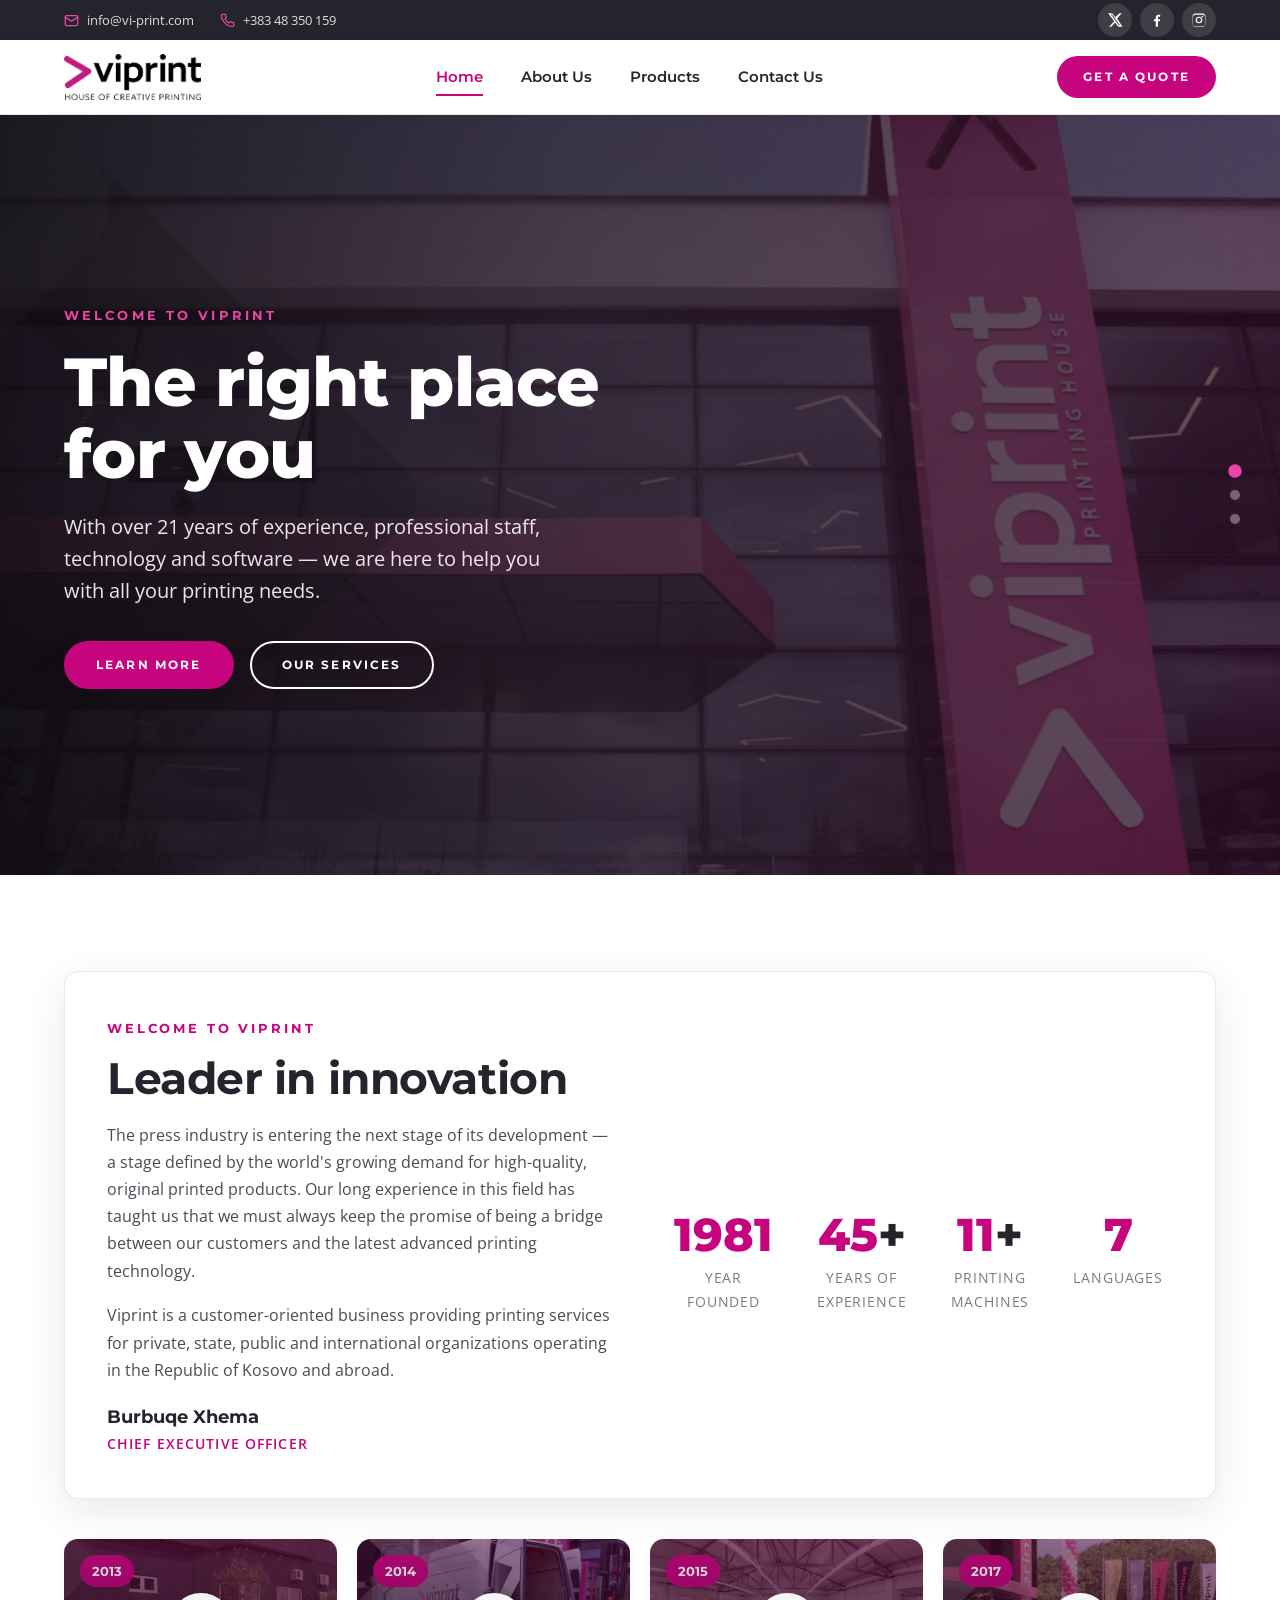
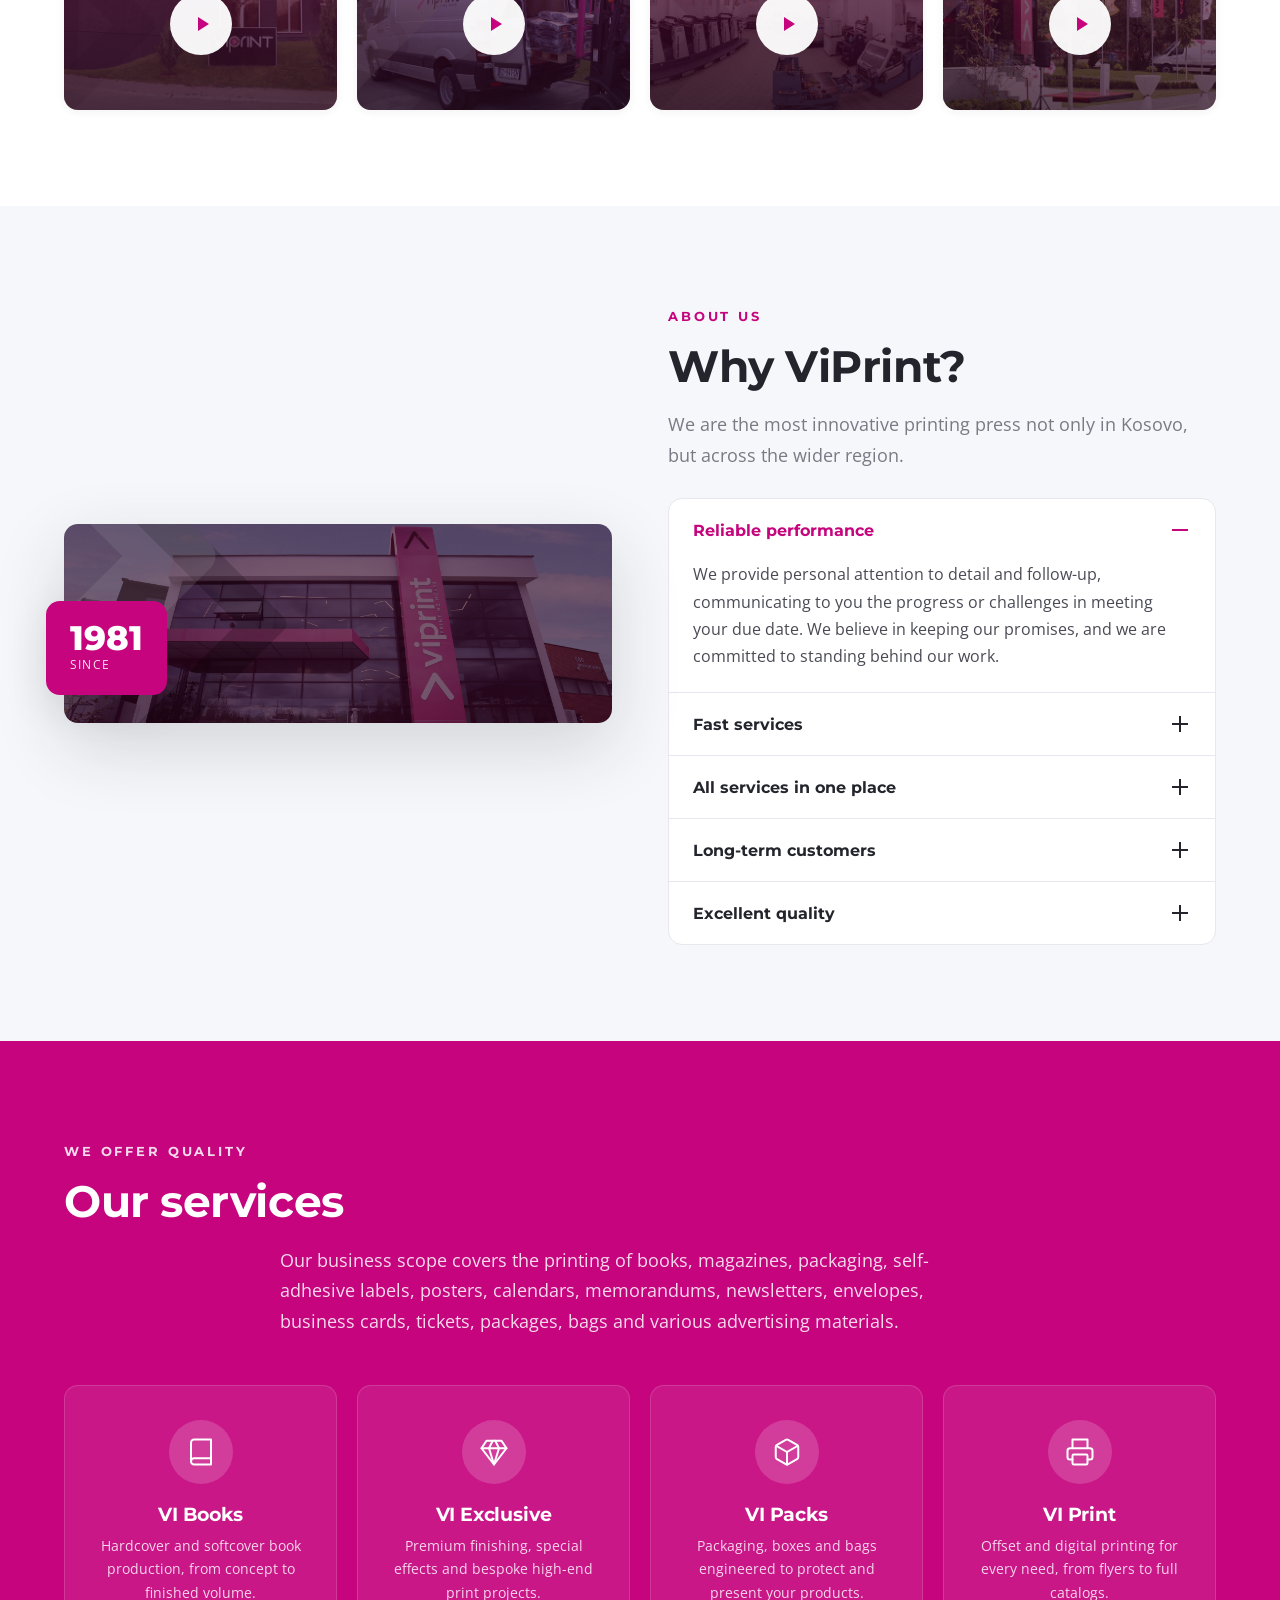
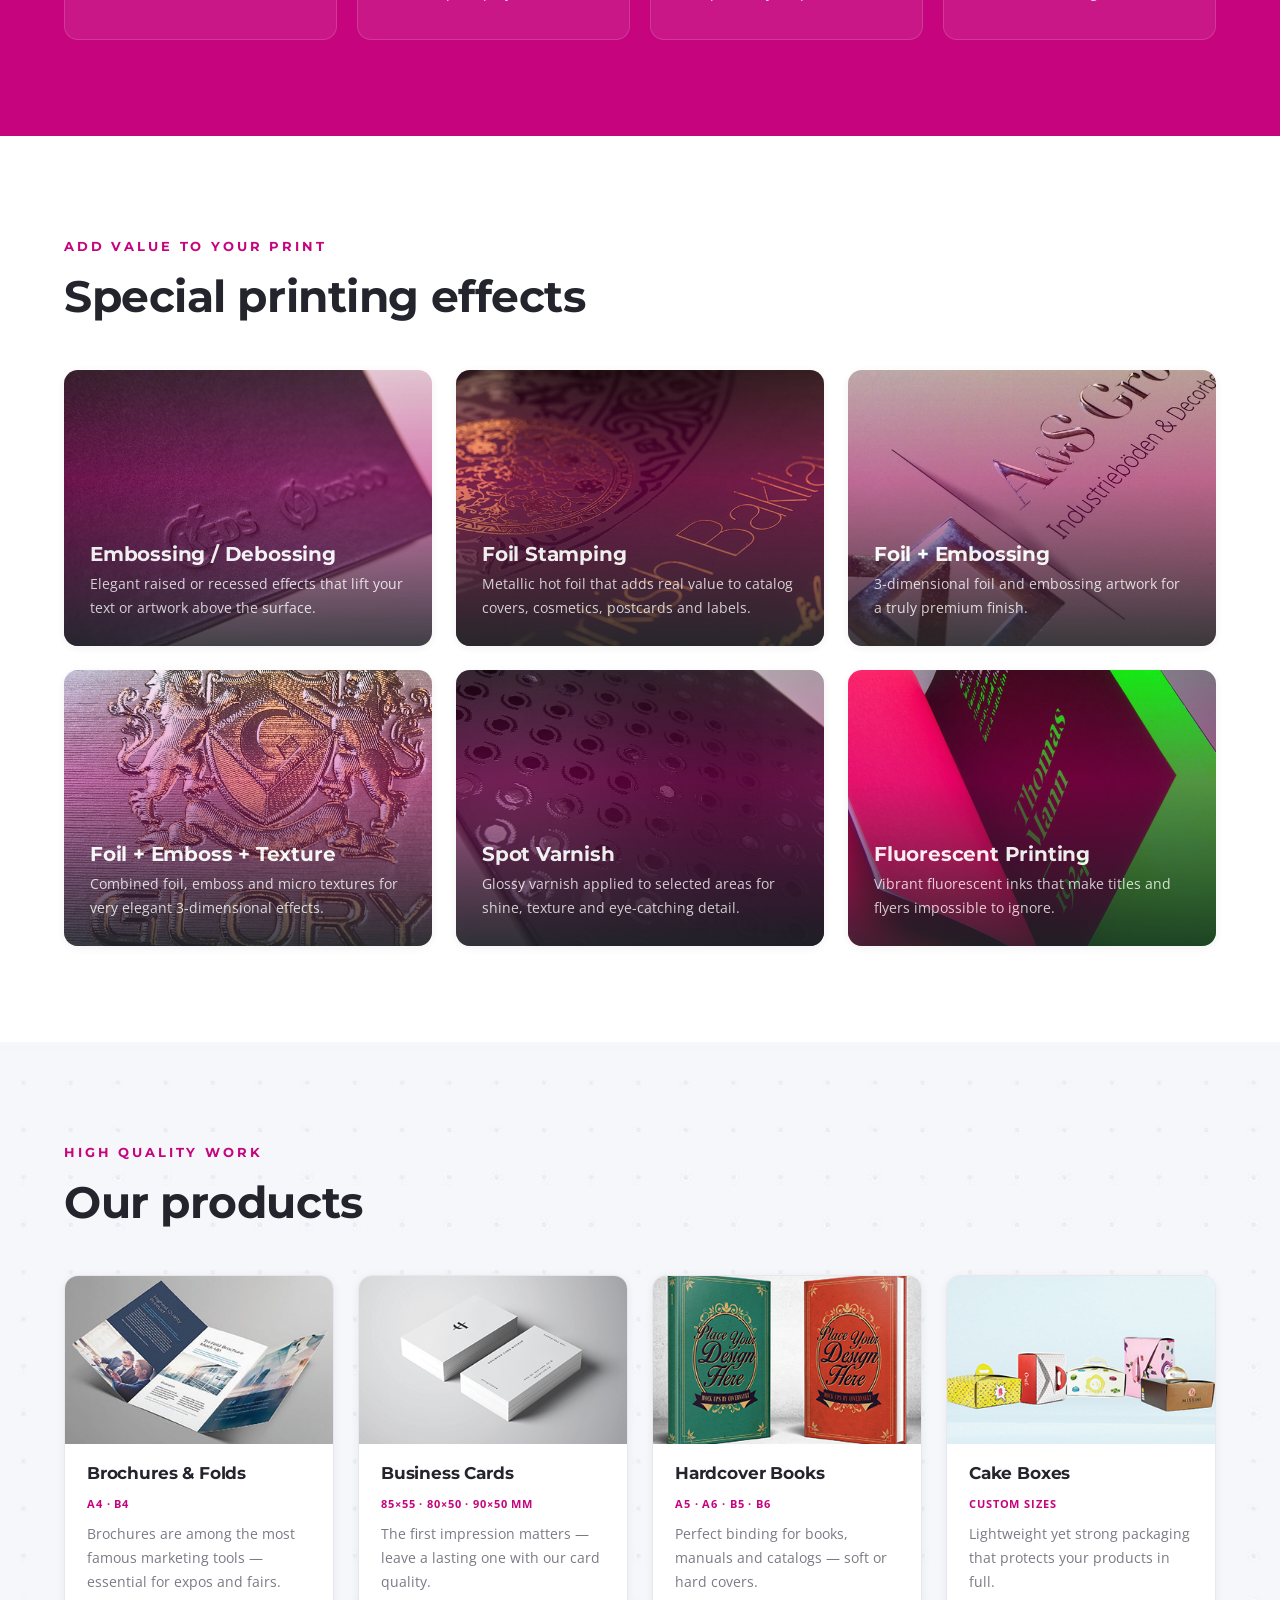
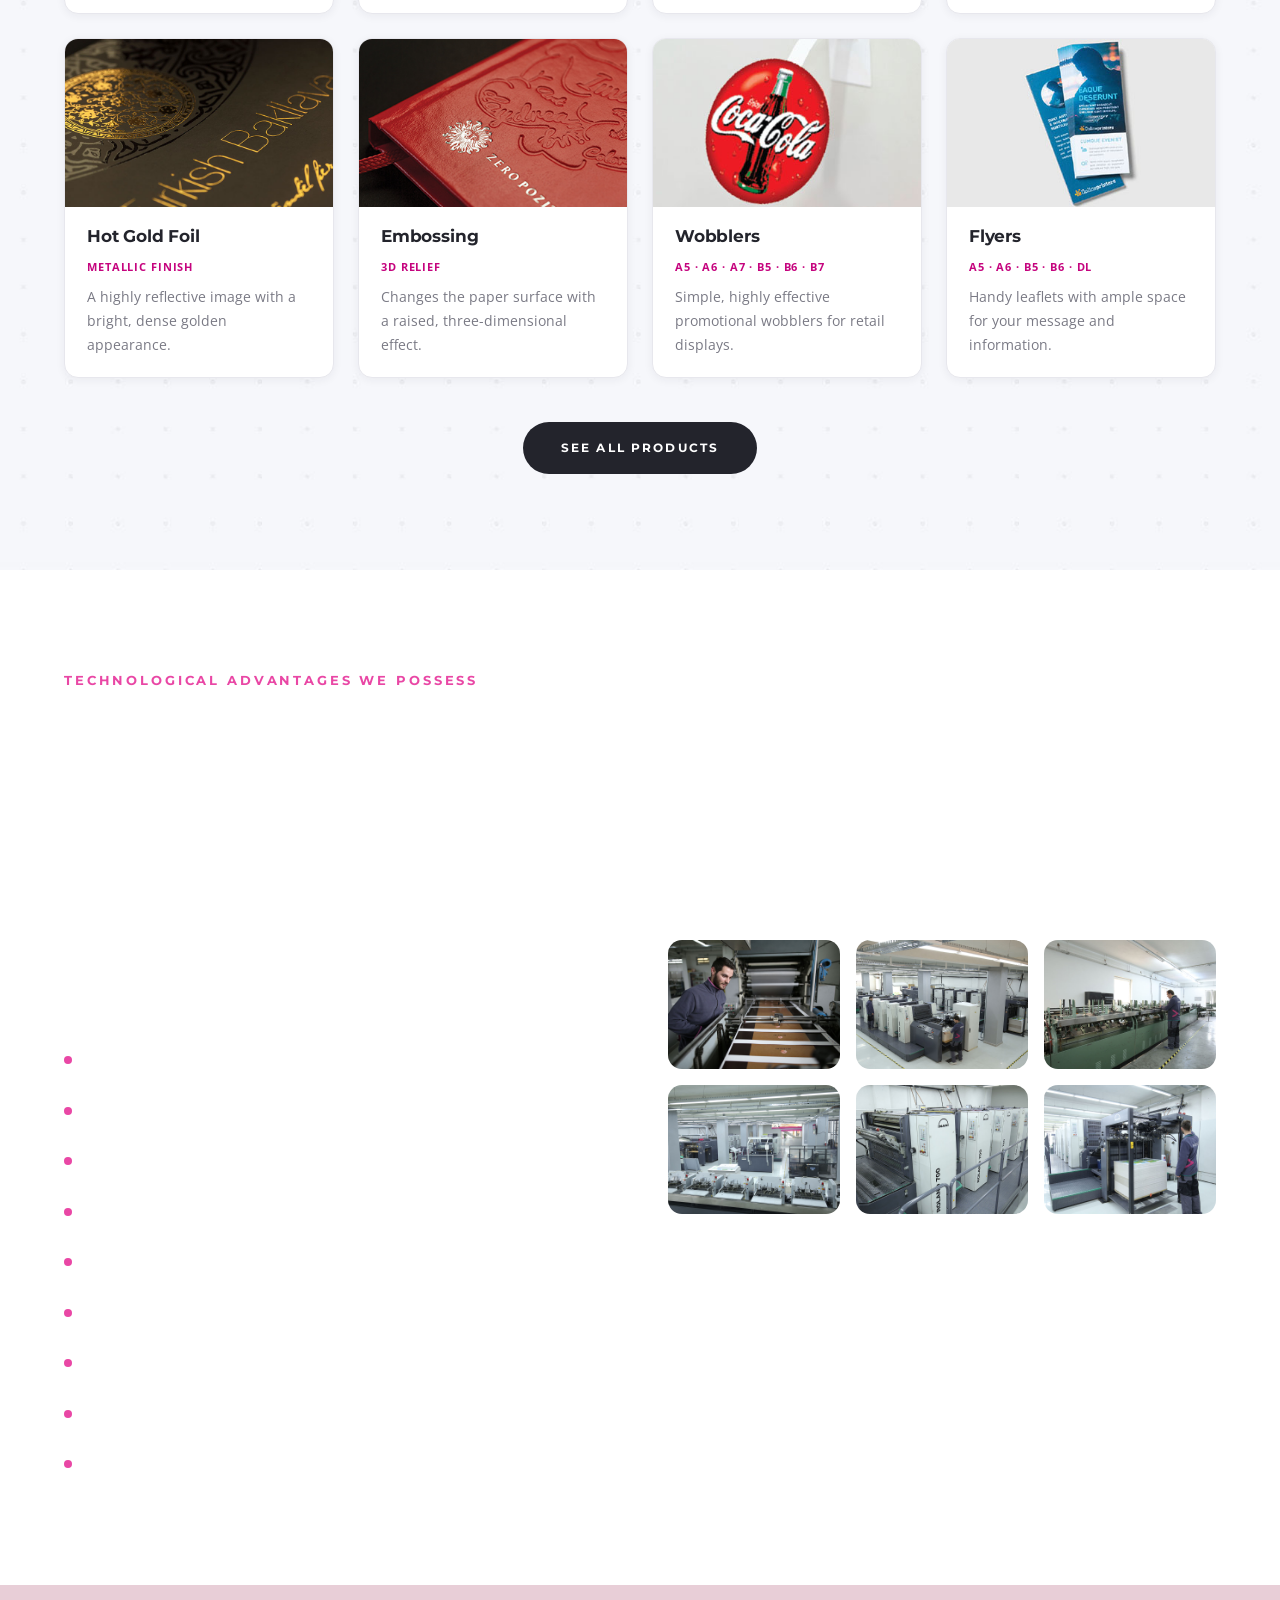
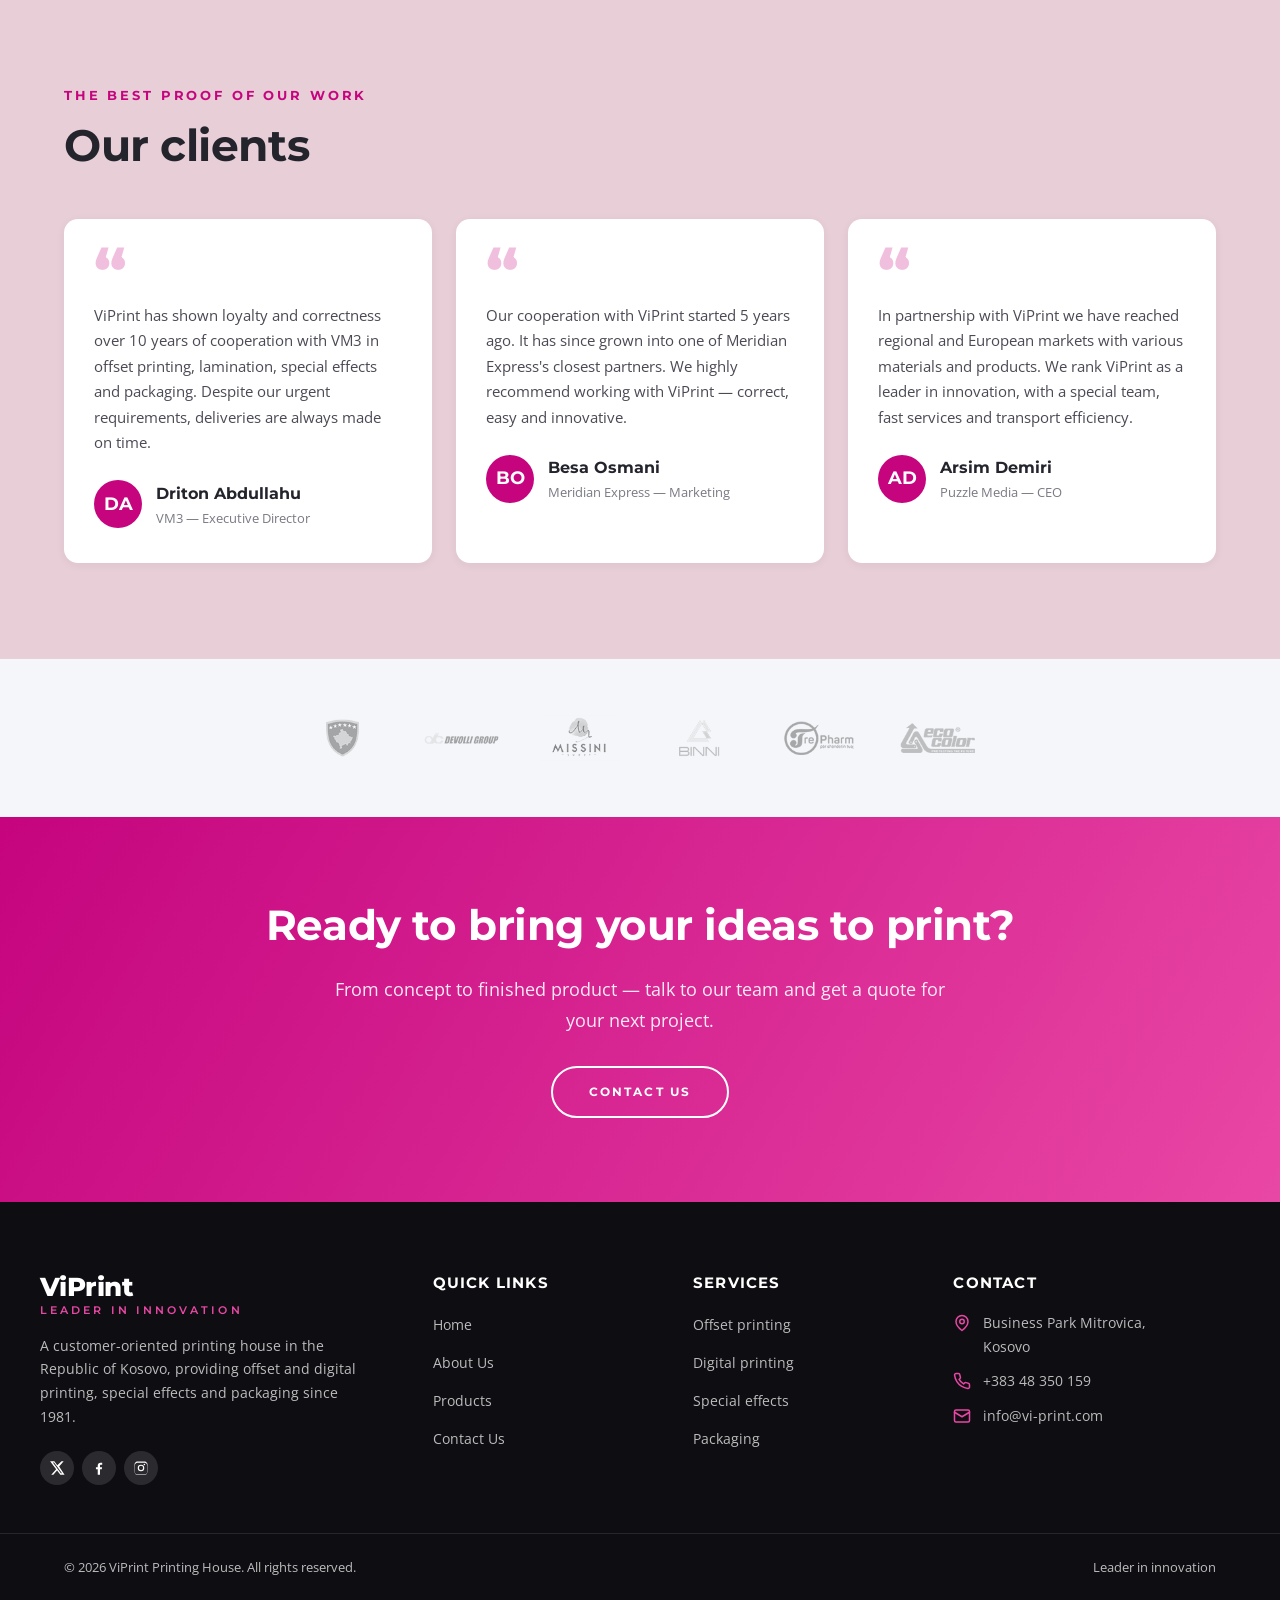
==== index.html @ cc1f87f1 "commit1" ====
<!DOCTYPE html>
<html lang="en">
<head>
  <meta charset="UTF-8" />
  <meta name="viewport" content="width=device-width, initial-scale=1.0" />
  <title>ViPrint — Leader in Innovation | Printing House in Kosovo</title>
  <meta name="description" content="ViPrint is the leading printing house in Kosovo and the region — offset printing, digital printing, special effects, packaging and more since 1981." />
  <link rel="preconnect" href="https://fonts.googleapis.com" />
  <link rel="preconnect" href="https://fonts.gstatic.com" crossorigin />
  <link href="https://fonts.googleapis.com/css2?family=Montserrat:wght@500;600;700;800&family=Open+Sans:wght@400;600;700&display=swap" rel="stylesheet" />
  <link rel="stylesheet" href="css/style.css" />
</head>
<body>

  <!-- ============================ HEADER ============================ -->
  <header class="site-header">
    <div class="topbar">
      <div class="container topbar-inner">
        <div class="topbar-contact">
          <a href="mailto:info@vi-print.com">
            <svg viewBox="0 0 24 24" fill="none" stroke-width="2" stroke-linecap="round" stroke-linejoin="round"><rect x="2" y="4" width="20" height="16" rx="2"/><path d="m22 7-10 6L2 7"/></svg>
            <span class="hide-sm">info@vi-print.com</span>
          </a>
          <a href="tel:+38348350159">
            <svg viewBox="0 0 24 24" fill="none" stroke-width="2" stroke-linecap="round" stroke-linejoin="round"><path d="M22 16.92v3a2 2 0 0 1-2.18 2 19.79 19.79 0 0 1-8.63-3.07 19.5 19.5 0 0 1-6-6 19.79 19.79 0 0 1-3.07-8.67A2 2 0 0 1 4.11 2h3a2 2 0 0 1 2 1.72 12.84 12.84 0 0 0 .7 2.81 2 2 0 0 1-.45 2.11L8.09 9.91a16 16 0 0 0 6 6l1.27-1.27a2 2 0 0 1 2.11-.45 12.84 12.84 0 0 0 2.81.7A2 2 0 0 1 22 16.92z"/></svg>
            <span class="hide-sm">+383 48 350 159</span>
          </a>
        </div>
        <div class="social topbar-social">
          <a href="https://twitter.com/viprintks" target="_blank" rel="noopener" aria-label="Twitter"><svg viewBox="0 0 24 24"><path d="M18.9 2H22l-6.8 7.8L23.3 22h-6.3l-4.9-6.4L6.5 22H3.4l7.3-8.3L1.6 2h6.4l4.4 5.9L18.9 2zm-1.1 18h1.7L7.6 3.9H5.8L17.8 20z"/></svg></a>
          <a href="https://web.facebook.com/viprintks/" target="_blank" rel="noopener" aria-label="Facebook"><svg viewBox="0 0 24 24"><path d="M13.5 22v-8h2.7l.4-3.2h-3.1V8.7c0-.9.3-1.6 1.6-1.6h1.7V4.2c-.3 0-1.3-.1-2.5-.1-2.5 0-4.2 1.5-4.2 4.3v2.4H7.4V14h2.7v8h3.4z"/></svg></a>
          <a href="https://www.instagram.com/viprintks/" target="_blank" rel="noopener" aria-label="Instagram"><svg viewBox="0 0 24 24"><path d="M12 2.2c3.2 0 3.6 0 4.8.1 1.2.1 1.8.2 2.2.4.6.2 1 .5 1.4.9.4.4.7.8.9 1.4.2.4.4 1 .4 2.2.1 1.2.1 1.6.1 4.8s0 3.6-.1 4.8c-.1 1.2-.2 1.8-.4 2.2-.2.6-.5 1-.9 1.4-.4.4-.8.7-1.4.9-.4.2-1 .4-2.2.4-1.2.1-1.6.1-4.8.1s-3.6 0-4.8-.1c-1.2-.1-1.8-.2-2.2-.4-.6-.2-1-.5-1.4-.9-.4-.4-.7-.8-.9-1.4-.2-.4-.4-1-.4-2.2C2.2 15.6 2.2 15.2 2.2 12s0-3.6.1-4.8c.1-1.2.2-1.8.4-2.2.2-.6.5-1 .9-1.4.4-.4.8-.7 1.4-.9.4-.2 1-.4 2.2-.4C8.4 2.2 8.8 2.2 12 2.2zm0 1.8c-3.1 0-3.5 0-4.7.1-1.1.1-1.7.2-2.1.4-.5.2-.9.4-1.2.8-.4.4-.6.7-.8 1.2-.2.4-.3 1-.4 2.1-.1 1.2-.1 1.6-.1 4.7s0 3.5.1 4.7c.1 1.1.2 1.7.4 2.1.2.5.4.9.8 1.2.4.4.7.6 1.2.8.4.2 1 .3 2.1.4 1.2.1 1.6.1 4.7.1s3.5 0 4.7-.1c1.1-.1 1.7-.2 2.1-.4.5-.2.9-.4 1.2-.8.4-.4.6-.7.8-1.2.2-.4.3-1 .4-2.1.1-1.2.1-1.6.1-4.7s0-3.5-.1-4.7c-.1-1.1-.2-1.7-.4-2.1-.2-.5-.4-.9-.8-1.2-.4-.4-.7-.6-1.2-.8-.4-.2-1-.3-2.1-.4-1.2-.1-1.6-.1-4.7-.1zm0 3.1a4.9 4.9 0 1 1 0 9.8 4.9 4.9 0 0 1 0-9.8zm0 8.1a3.2 3.2 0 1 0 0-6.4 3.2 3.2 0 0 0 0 6.4zm6.2-8.3a1.1 1.1 0 1 1-2.3 0 1.1 1.1 0 0 1 2.3 0z"/></svg></a>
        </div>
      </div>
    </div>
    <div class="mainbar">
      <div class="container mainbar-inner">
        <a class="brand" href="index.html"><img src="assets/Logo_Black-1.png" alt="ViPrint — Leader in innovation" /></a>
        <nav class="nav" id="nav">
          <a href="index.html">Home</a>
          <a href="about.html">About Us</a>
          <a href="products.html">Products</a>
          <a href="contact.html">Contact Us</a>
        </nav>
        <a href="contact.html" class="btn btn-primary header-cta">Get a Quote</a>
        <button class="nav-toggle" id="navToggle" aria-label="Menu"><span></span><span></span><span></span></button>
      </div>
    </div>
  </header>

  <!-- ============================ HERO ============================ -->
  <section class="hero" aria-label="Hero">
    <div class="hero-slide active">
      <div class="bg" style="background-image:url('assets/slide-1.jpg')"></div>
      <div class="container hero-content">
        <div class="hero-inner">
          <span class="kicker">Welcome to ViPrint</span>
          <h1 class="hero-title">The right place for you</h1>
          <p class="hero-sub">With over 21 years of experience, professional staff, technology and software — we are here to help you with all your printing needs.</p>
          <div class="hero-actions">
            <a href="about.html" class="btn btn-primary">Learn more</a>
            <a href="about.html#services" class="btn btn-outline">Our services</a>
          </div>
        </div>
      </div>
    </div>
    <div class="hero-slide">
      <div class="bg" style="background-image:url('assets/slide-2.jpg')"></div>
      <div class="container hero-content">
        <div class="hero-inner">
          <span class="kicker">Printing services</span>
          <h1 class="hero-title">All printing services</h1>
          <p class="hero-sub">We specialize in offset printing and digital printing services that cover every one of your needs.</p>
          <div class="hero-actions">
            <a href="about.html" class="btn btn-primary">Learn more</a>
            <a href="about.html#machinery" class="btn btn-outline">Machinery</a>
          </div>
        </div>
      </div>
    </div>
    <div class="hero-slide">
      <div class="bg" style="background-image:url('assets/slide-3.jpg')"></div>
      <div class="container hero-content">
        <div class="hero-inner">
          <span class="kicker">Special effects</span>
          <h1 class="hero-title">Special printing effects</h1>
          <p class="hero-sub">Make sure your business cards, flyers and all other office supplies have the professional look you need for success.</p>
          <div class="hero-actions">
            <a href="products.html" class="btn btn-primary">Learn more</a>
            <a href="products.html" class="btn btn-outline">Our products</a>
          </div>
        </div>
      </div>
    </div>
    <div class="hero-dots" role="tablist" aria-label="Slides"></div>
  </section>

  <!-- ============================ INTRO / WELCOME ============================ -->
  <section class="section">
    <div class="container">
      <div class="intro-card reveal">
        <div class="split" style="gap:48px">
          <div>
            <span class="eyebrow">Welcome to ViPrint</span>
            <h2 class="section-title">Leader in innovation</h2>
            <p>The press industry is entering the next stage of its development — a stage defined by the world's growing demand for high-quality, original printed products. Our long experience in this field has taught us that we must always keep the promise of being a bridge between our customers and the latest advanced printing technology.</p>
            <p>Viprint is a customer-oriented business providing printing services for private, state, public and international organizations operating in the Republic of Kosovo and abroad.</p>
            <div class="ceo">
              <div class="name">Burbuqe Xhema</div>
              <div class="role">Chief Executive Officer</div>
            </div>
          </div>
          <div>
            <div class="stats">
              <div class="stat">
                <div class="num">1981</div>
                <div class="label">Year founded</div>
              </div>
              <div class="stat">
                <div class="num">45<span class="suffix">+</span></div>
                <div class="label">Years of experience</div>
              </div>
              <div class="stat">
                <div class="num">11<span class="suffix">+</span></div>
                <div class="label">Printing machines</div>
              </div>
              <div class="stat">
                <div class="num">7</div>
                <div class="label">Languages</div>
              </div>
            </div>
          </div>
        </div>
      </div>

      <div class="video-grid">
        <a class="video-card reveal" href="https://www.youtube.com/embed/PHViWbYY6yo" target="_blank" rel="noopener">
          <span class="year">2013</span>
          <img src="assets/video-cover-2013.jpg" alt="ViPrint 2013 showreel" />
          <span class="play"><span><svg viewBox="0 0 24 24"><path d="M8 5v14l11-7z"/></svg></span></span>
        </a>
        <a class="video-card reveal" data-delay="1" href="https://www.youtube.com/embed/uRYM4wLp5lc" target="_blank" rel="noopener">
          <span class="year">2014</span>
          <img src="assets/video-cover-2014.jpg" alt="ViPrint 2014 showreel" />
          <span class="play"><span><svg viewBox="0 0 24 24"><path d="M8 5v14l11-7z"/></svg></span></span>
        </a>
        <a class="video-card reveal" data-delay="2" href="https://www.youtube.com/embed/Z9H-w3YmGgg" target="_blank" rel="noopener">
          <span class="year">2015</span>
          <img src="assets/video-cover-2015.jpg" alt="ViPrint 2015 showreel" />
          <span class="play"><span><svg viewBox="0 0 24 24"><path d="M8 5v14l11-7z"/></svg></span></span>
        </a>
        <a class="video-card reveal" data-delay="3" href="https://www.youtube.com/embed/pUhN_nI8fGs" target="_blank" rel="noopener">
          <span class="year">2017</span>
          <img src="assets/video-cover-2017.jpg" alt="ViPrint 2017 showreel" />
          <span class="play"><span><svg viewBox="0 0 24 24"><path d="M8 5v14l11-7z"/></svg></span></span>
        </a>
      </div>
    </div>
  </section>

  <!-- ============================ ABOUT TEASER ============================ -->
  <section class="section section--tinted">
    <div class="container">
      <div class="split">
        <div class="split-media reveal">
          <img src="assets/slide-1.jpg" alt="ViPrint printing press" />
          <div class="badge">
            <div class="big">1981</div>
            <div class="small">Since</div>
          </div>
        </div>
        <div class="reveal" data-delay="1">
          <span class="eyebrow">About us</span>
          <h2 class="section-title">Why ViPrint?</h2>
          <p class="section-lead" style="margin-bottom:28px">We are the most innovative printing press not only in Kosovo, but across the wider region.</p>
          <div class="accordion">
            <div class="acc-item">
              <button class="acc-head" type="button">Reliable performance<span class="acc-icon"></span></button>
              <div class="acc-body"><div class="acc-body-inner"><p>We provide personal attention to detail and follow-up, communicating to you the progress or challenges in meeting your due date. We believe in keeping our promises, and we are committed to standing behind our work.</p></div></div>
            </div>
            <div class="acc-item">
              <button class="acc-head" type="button">Fast services<span class="acc-icon"></span></button>
              <div class="acc-body"><div class="acc-body-inner"><p>Realizing how important deadlines are to our customers, we never take on jobs unless we are sure we can complete them on time. We value your time, and offer your business the convenience of pickup and delivery.</p></div></div>
            </div>
            <div class="acc-item">
              <button class="acc-head" type="button">All services in one place<span class="acc-icon"></span></button>
              <div class="acc-body"><div class="acc-body-inner"><p>Would you like to deal with just one printing house that meets all your needs? From filming, printing, lamination and die cutting to special effects and much more — you'll find every service at ViPrint.</p></div></div>
            </div>
            <div class="acc-item">
              <button class="acc-head" type="button">Long-term customers<span class="acc-icon"></span></button>
              <div class="acc-body"><div class="acc-body-inner"><p>ViPrint is intended to serve as your long-term partner — supporting and meeting your needs through a wide range of products designed specifically for you.</p></div></div>
            </div>
            <div class="acc-item">
              <button class="acc-head" type="button">Excellent quality<span class="acc-icon"></span></button>
              <div class="acc-body"><div class="acc-body-inner"><p>From simple one- or two-color jobs to high-end full-color commercial offset printing, our quality is exceptional. We have the knowledge and experience to complete your projects correctly — the first time.</p></div></div>
            </div>
          </div>
        </div>
      </div>
    </div>
  </section>

  <!-- ============================ SERVICES ============================ -->
  <section class="services-band section" id="services">
    <div class="container">
      <div class="section-head center reveal">
        <span class="eyebrow">We offer quality</span>
        <h2 class="section-title">Our services</h2>
        <p class="section-lead" style="color:rgba(255,255,255,.85)">Our business scope covers the printing of books, magazines, packaging, self-adhesive labels, posters, calendars, memorandums, newsletters, envelopes, business cards, tickets, packages, bags and various advertising materials.</p>
      </div>
      <div class="services-grid">
        <div class="service-tile reveal">
          <div class="icon"><svg viewBox="0 0 24 24" fill="none" stroke-width="1.6" stroke-linecap="round" stroke-linejoin="round"><path d="M4 19.5A2.5 2.5 0 0 1 6.5 17H20"/><path d="M6.5 2H20v20H6.5A2.5 2.5 0 0 1 4 19.5v-15A2.5 2.5 0 0 1 6.5 2z"/></svg></div>
          <h3>VI Books</h3>
          <p>Hardcover and softcover book production, from concept to finished volume.</p>
        </div>
        <div class="service-tile reveal" data-delay="1">
          <div class="icon"><svg viewBox="0 0 24 24" fill="none" stroke-width="1.6" stroke-linecap="round" stroke-linejoin="round"><path d="M6 3h12l4 6-10 13L2 9z"/><path d="M11 3 8 9l4 13 4-13-3-6"/><path d="M2 9h20"/></svg></div>
          <h3>VI Exclusive</h3>
          <p>Premium finishing, special effects and bespoke high-end print projects.</p>
        </div>
        <div class="service-tile reveal" data-delay="2">
          <div class="icon"><svg viewBox="0 0 24 24" fill="none" stroke-width="1.6" stroke-linecap="round" stroke-linejoin="round"><path d="M21 8a2 2 0 0 0-1-1.73l-7-4a2 2 0 0 0-2 0l-7 4A2 2 0 0 0 3 8v8a2 2 0 0 0 1 1.73l7 4a2 2 0 0 0 2 0l7-4A2 2 0 0 0 21 16z"/><path d="m3.3 7 8.7 5 8.7-5"/><path d="M12 22V12"/></svg></div>
          <h3>VI Packs</h3>
          <p>Packaging, boxes and bags engineered to protect and present your products.</p>
        </div>
        <div class="service-tile reveal" data-delay="3">
          <div class="icon"><svg viewBox="0 0 24 24" fill="none" stroke-width="1.6" stroke-linecap="round" stroke-linejoin="round"><path d="M6 9V2h12v7"/><path d="M6 18H4a2 2 0 0 1-2-2v-5a2 2 0 0 1 2-2h16a2 2 0 0 1 2 2v5a2 2 0 0 1-2 2h-2"/><rect x="6" y="14" width="12" height="8" rx="1"/></svg></div>
          <h3>VI Print</h3>
          <p>Offset and digital printing for every need, from flyers to full catalogs.</p>
        </div>
      </div>
    </div>
  </section>

  <!-- ============================ SPECIAL EFFECTS ============================ -->
  <section class="section">
    <div class="container">
      <div class="section-head center reveal">
        <span class="eyebrow">Add value to your print</span>
        <h2 class="section-title">Special printing effects</h2>
      </div>
      <div class="effects-grid">
        <div class="effect-card reveal">
          <img src="assets/emboss-effect.jpg" alt="Embossing / debossing effect" />
          <div class="overlay"><h3>Embossing / Debossing</h3><p>Elegant raised or recessed effects that lift your text or artwork above the surface.</p></div>
        </div>
        <div class="effect-card reveal" data-delay="1">
          <img src="assets/foil-stamping-effect.jpg" alt="Hot foil stamping" />
          <div class="overlay"><h3>Foil Stamping</h3><p>Metallic hot foil that adds real value to catalog covers, cosmetics, postcards and labels.</p></div>
        </div>
        <div class="effect-card reveal" data-delay="2">
          <img src="assets/emboss-foil-effect.jpg" alt="Foil and embossing combination" />
          <div class="overlay"><h3>Foil + Embossing</h3><p>3-dimensional foil and embossing artwork for a truly premium finish.</p></div>
        </div>
        <div class="effect-card reveal">
          <img src="assets/emboss-foil-texture-effect.jpg" alt="Foil, emboss and texture" />
          <div class="overlay"><h3>Foil + Emboss + Texture</h3><p>Combined foil, emboss and micro textures for very elegant 3-dimensional effects.</p></div>
        </div>
        <div class="effect-card reveal" data-delay="1">
          <img src="assets/spot-varnish-effect.jpg" alt="Spot varnish" />
          <div class="overlay"><h3>Spot Varnish</h3><p>Glossy varnish applied to selected areas for shine, texture and eye-catching detail.</p></div>
        </div>
        <div class="effect-card reveal" data-delay="2">
          <img src="assets/flourescent-printing-effect.jpg" alt="Fluorescent printing" />
          <div class="overlay"><h3>Fluorescent Printing</h3><p>Vibrant fluorescent inks that make titles and flyers impossible to ignore.</p></div>
        </div>
      </div>
    </div>
  </section>

  <!-- ============================ PRODUCTS ============================ -->
  <section class="section section--tinted" style="background-image:url('assets/products_bg.jpg');background-size:cover;background-position:center">
    <div class="container">
      <div class="section-head center reveal">
        <span class="eyebrow">High quality work</span>
        <h2 class="section-title">Our products</h2>
      </div>
      <div class="products-grid">
        <div class="product-card reveal">
          <div class="thumb"><img src="assets/product-02.jpg" alt="Folded brochures" /></div>
          <div class="body"><h3>Brochures &amp; Folds</h3><span class="format">A4 · B4</span><p>Brochures are among the most famous marketing tools — essential for expos and fairs.</p></div>
        </div>
        <div class="product-card reveal" data-delay="1">
          <div class="thumb"><img src="assets/product-19.jpg" alt="Business cards" /></div>
          <div class="body"><h3>Business Cards</h3><span class="format">85×55 · 80×50 · 90×50 mm</span><p>The first impression matters — leave a lasting one with our card quality.</p></div>
        </div>
        <div class="product-card reveal" data-delay="2">
          <div class="thumb"><img src="assets/product-39.jpg" alt="Hardcover books" /></div>
          <div class="body"><h3>Hardcover Books</h3><span class="format">A5 · A6 · B5 · B6</span><p>Perfect binding for books, manuals and catalogs — soft or hard covers.</p></div>
        </div>
        <div class="product-card reveal" data-delay="3">
          <div class="thumb"><img src="assets/product-46.jpg" alt="Cake boxes" /></div>
          <div class="body"><h3>Cake Boxes</h3><span class="format">Custom sizes</span><p>Lightweight yet strong packaging that protects your products in full.</p></div>
        </div>
        <div class="product-card reveal">
          <div class="thumb"><img src="assets/foil-stamping-effect.jpg" alt="Hot gold foil" /></div>
          <div class="body"><h3>Hot Gold Foil</h3><span class="format">Metallic finish</span><p>A highly reflective image with a bright, dense golden appearance.</p></div>
        </div>
        <div class="product-card reveal" data-delay="1">
          <div class="thumb"><img src="assets/product-63.jpg" alt="Embossing" /></div>
          <div class="body"><h3>Embossing</h3><span class="format">3D relief</span><p>Changes the paper surface with a raised, three-dimensional effect.</p></div>
        </div>
        <div class="product-card reveal" data-delay="2">
          <div class="thumb"><img src="assets/product-01.jpg" alt="Wobblers" /></div>
          <div class="body"><h3>Wobblers</h3><span class="format">A5 · A6 · A7 · B5 · B6 · B7</span><p>Simple, highly effective promotional wobblers for retail displays.</p></div>
        </div>
        <div class="product-card reveal" data-delay="3">
          <div class="thumb"><img src="assets/product-03.jpg" alt="Flyers" /></div>
          <div class="body"><h3>Flyers</h3><span class="format">A5 · A6 · B5 · B6 · DL</span><p>Handy leaflets with ample space for your message and information.</p></div>
        </div>
      </div>
      <div class="text-center" style="margin-top:44px">
        <a href="products.html" class="btn btn-dark btn-lg reveal">See all products</a>
      </div>
    </div>
  </section>

  <!-- ============================ MACHINERY ============================ -->
  <section class="machinery-band section" id="machinery">
    <div class="container">
      <div class="machinery-layout">
        <div class="reveal">
          <span class="eyebrow">Technological advantages we possess</span>
          <h2 class="section-title">Sophisticated machinery</h2>
          <p class="section-lead" style="margin-bottom:28px">Owning the most modern printing machinery gives ViPrint an edge over the competition — an edge you experience the moment you use the product. In December 2016, ViPrint put into service a B1-format (100×70 cm) offset press from the renowned German company Man Roland, together with other paper and cardboard processing machines.</p>
          <ul class="machinery-list">
            <li><span class="dot"></span>Man Roland 305 — five-color B2 offset press</li>
            <li><span class="dot"></span>Man Roland 705 — five-color B1 offset press</li>
            <li><span class="dot"></span>Man Miller TP4 — two-color offset press</li>
            <li><span class="dot"></span>Man Roland 201 — one-color offset press</li>
            <li><span class="dot"></span>Heidelberg GTO — one-color offset press</li>
            <li><span class="dot"></span>Cron-Kodak — computer-to-plate system</li>
            <li><span class="dot"></span>MBO 66 / 54 — paper folding machines</li>
            <li><span class="dot"></span>Miller Martin &amp; Heidelberg ST300 — stitching &amp; cutting</li>
            <li><span class="dot"></span>Horizon — book binding</li>
          </ul>
        </div>
        <div class="machinery-slider reveal" data-delay="1">
          <div class="m-slide"><img src="assets/machinery-01.jpg" alt="ViPrint machinery" /></div>
          <div class="m-slide"><img src="assets/machinery-02.jpg" alt="ViPrint machinery" /></div>
          <div class="m-slide"><img src="assets/machinery-03.jpg" alt="ViPrint machinery" /></div>
          <div class="m-slide"><img src="assets/machinery-04.jpg" alt="ViPrint machinery" /></div>
          <div class="m-slide"><img src="assets/machinery-05.jpg" alt="ViPrint machinery" /></div>
          <div class="m-slide"><img src="assets/machinery-06.jpg" alt="ViPrint machinery" /></div>
        </div>
      </div>
    </div>
  </section>

  <!-- ============================ TESTIMONIALS ============================ -->
  <section class="section testimonials">
    <div class="container">
      <div class="section-head reveal">
        <span class="eyebrow">The best proof of our work</span>
        <h2 class="section-title">Our clients</h2>
      </div>
      <div class="testimonials-grid">
        <div class="testimonial reveal">
          <div class="quote-mark">&ldquo;</div>
          <blockquote>ViPrint has shown loyalty and correctness over 10 years of cooperation with VM3 in offset printing, lamination, special effects and packaging. Despite our urgent requirements, deliveries are always made on time.</blockquote>
          <div class="author">
            <div class="avatar">DA</div>
            <div><div class="name">Driton Abdullahu</div><div class="role">VM3 — Executive Director</div></div>
          </div>
        </div>
        <div class="testimonial reveal" data-delay="1">
          <div class="quote-mark">&ldquo;</div>
          <blockquote>Our cooperation with ViPrint started 5 years ago. It has since grown into one of Meridian Express's closest partners. We highly recommend working with ViPrint — correct, easy and innovative.</blockquote>
          <div class="author">
            <div class="avatar">BO</div>
            <div><div class="name">Besa Osmani</div><div class="role">Meridian Express — Marketing</div></div>
          </div>
        </div>
        <div class="testimonial reveal" data-delay="2">
          <div class="quote-mark">&ldquo;</div>
          <blockquote>In partnership with ViPrint we have reached regional and European markets with various materials and products. We rank ViPrint as a leader in innovation, with a special team, fast services and transport efficiency.</blockquote>
          <div class="author">
            <div class="avatar">AD</div>
            <div><div class="name">Arsim Demiri</div><div class="role">Puzzle Media — CEO</div></div>
          </div>
        </div>
      </div>
    </div>
  </section>

  <!-- ============================ CLIENTS ============================ -->
  <section class="clients-strip">
    <div class="container">
      <div class="clients-grid reveal">
        <img src="assets/01-client.png" alt="Client logo" />
        <img src="assets/02-client.png" alt="Client logo" />
        <img src="assets/03-client.png" alt="Client logo" />
        <img src="assets/04-binni.png" alt="Client logo" />
        <img src="assets/05-client.png" alt="Client logo" />
        <img src="assets/06-client.png" alt="Client logo" />
      </div>
    </div>
  </section>

  <!-- ============================ CTA ============================ -->
  <section class="cta-band">
    <div class="container reveal">
      <h2>Ready to bring your ideas to print?</h2>
      <p>From concept to finished product — talk to our team and get a quote for your next project.</p>
      <a href="contact.html" class="btn btn-outline btn-lg">Contact us</a>
    </div>
  </section>

  <!-- ============================ FOOTER ============================ -->
  <footer class="site-footer">
    <div class="container footer-main">
      <div class="footer-grid">
        <div class="footer-brand">
          <div class="brand-text">ViPrint<span>Leader in innovation</span></div>
          <p>A customer-oriented printing house in the Republic of Kosovo, providing offset and digital printing, special effects and packaging since 1981.</p>
          <div class="social">
            <a href="https://twitter.com/viprintks" target="_blank" rel="noopener" aria-label="Twitter"><svg viewBox="0 0 24 24"><path d="M18.9 2H22l-6.8 7.8L23.3 22h-6.3l-4.9-6.4L6.5 22H3.4l7.3-8.3L1.6 2h6.4l4.4 5.9L18.9 2zm-1.1 18h1.7L7.6 3.9H5.8L17.8 20z"/></svg></a>
            <a href="https://web.facebook.com/viprintks/" target="_blank" rel="noopener" aria-label="Facebook"><svg viewBox="0 0 24 24"><path d="M13.5 22v-8h2.7l.4-3.2h-3.1V8.7c0-.9.3-1.6 1.6-1.6h1.7V4.2c-.3 0-1.3-.1-2.5-.1-2.5 0-4.2 1.5-4.2 4.3v2.4H7.4V14h2.7v8h3.4z"/></svg></a>
            <a href="https://www.instagram.com/viprintks/" target="_blank" rel="noopener" aria-label="Instagram"><svg viewBox="0 0 24 24"><path d="M12 2.2c3.2 0 3.6 0 4.8.1 1.2.1 1.8.2 2.2.4.6.2 1 .5 1.4.9.4.4.7.8.9 1.4.2.4.4 1 .4 2.2.1 1.2.1 1.6.1 4.8s0 3.6-.1 4.8c-.1 1.2-.2 1.8-.4 2.2-.2.6-.5 1-.9 1.4-.4.4-.8.7-1.4.9-.4.2-1 .4-2.2.4-1.2.1-1.6.1-4.8.1s-3.6 0-4.8-.1c-1.2-.1-1.8-.2-2.2-.4-.6-.2-1-.5-1.4-.9-.4-.4-.7-.8-.9-1.4-.2-.4-.4-1-.4-2.2C2.2 15.6 2.2 15.2 2.2 12s0-3.6.1-4.8c.1-1.2.2-1.8.4-2.2.2-.6.5-1 .9-1.4.4-.4.8-.7 1.4-.9.4-.2 1-.4 2.2-.4C8.4 2.2 8.8 2.2 12 2.2zm0 1.8c-3.1 0-3.5 0-4.7.1-1.1.1-1.7.2-2.1.4-.5.2-.9.4-1.2.8-.4.4-.6.7-.8 1.2-.2.4-.3 1-.4 2.1-.1 1.2-.1 1.6-.1 4.7s0 3.5.1 4.7c.1 1.1.2 1.7.4 2.1.2.5.4.9.8 1.2.4.4.7.6 1.2.8.4.2 1 .3 2.1.4 1.2.1 1.6.1 4.7.1s3.5 0 4.7-.1c1.1-.1 1.7-.2 2.1-.4.5-.2.9-.4 1.2-.8.4-.4.6-.7.8-1.2.2-.4.3-1 .4-2.1.1-1.2.1-1.6.1-4.7s0-3.5-.1-4.7c-.1-1.1-.2-1.7-.4-2.1-.2-.5-.4-.9-.8-1.2-.4-.4-.7-.6-1.2-.8-.4-.2-1-.3-2.1-.4-1.2-.1-1.6-.1-4.7-.1zm0 3.1a4.9 4.9 0 1 1 0 9.8 4.9 4.9 0 0 1 0-9.8zm0 8.1a3.2 3.2 0 1 0 0-6.4 3.2 3.2 0 0 0 0 6.4zm6.2-8.3a1.1 1.1 0 1 1-2.3 0 1.1 1.1 0 0 1 2.3 0z"/></svg></a>
          </div>
        </div>
        <div class="footer-col">
          <h4>Quick links</h4>
          <ul>
            <li><a href="index.html">Home</a></li>
            <li><a href="about.html">About Us</a></li>
            <li><a href="products.html">Products</a></li>
            <li><a href="contact.html">Contact Us</a></li>
          </ul>
        </div>
        <div class="footer-col">
          <h4>Services</h4>
          <ul>
            <li><a href="about.html#services">Offset printing</a></li>
            <li><a href="about.html#services">Digital printing</a></li>
            <li><a href="products.html">Special effects</a></li>
            <li><a href="products.html">Packaging</a></li>
          </ul>
        </div>
        <div class="footer-col">
          <h4>Contact</h4>
          <ul class="footer-contact">
            <li><svg viewBox="0 0 24 24" fill="none" stroke-width="2" stroke-linecap="round" stroke-linejoin="round"><path d="M20 10c0 6-8 12-8 12s-8-6-8-12a8 8 0 0 1 16 0z"/><circle cx="12" cy="10" r="3"/></svg><span>Business Park Mitrovica,<br />Kosovo</span></li>
            <li><svg viewBox="0 0 24 24" fill="none" stroke-width="2" stroke-linecap="round" stroke-linejoin="round"><path d="M22 16.92v3a2 2 0 0 1-2.18 2 19.79 19.79 0 0 1-8.63-3.07 19.5 19.5 0 0 1-6-6 19.79 19.79 0 0 1-3.07-8.67A2 2 0 0 1 4.11 2h3a2 2 0 0 1 2 1.72 12.84 12.84 0 0 0 .7 2.81 2 2 0 0 1-.45 2.11L8.09 9.91a16 16 0 0 0 6 6l1.27-1.27a2 2 0 0 1 2.11-.45 12.84 12.84 0 0 0 2.81.7A2 2 0 0 1 22 16.92z"/></svg><a href="tel:+38348350159">+383 48 350 159</a></li>
            <li><svg viewBox="0 0 24 24" fill="none" stroke-width="2" stroke-linecap="round" stroke-linejoin="round"><rect x="2" y="4" width="20" height="16" rx="2"/><path d="m22 7-10 6L2 7"/></svg><a href="mailto:info@vi-print.com">info@vi-print.com</a></li>
          </ul>
        </div>
      </div>
    </div>
    <div class="footer-bottom">
      <div class="container" style="display:flex;align-items:center;justify-content:space-between;flex-wrap:wrap;gap:12px">
        <span>© <span id="year">2026</span> ViPrint Printing House. All rights reserved.</span>
        <span>Leader in innovation</span>
      </div>
    </div>
  </footer>

  <button class="to-top" id="toTop" aria-label="Back to top"><svg viewBox="0 0 24 24" fill="none" stroke-width="2.4" stroke-linecap="round" stroke-linejoin="round"><path d="M12 19V5"/><path d="m5 12 7-7 7 7"/></svg></button>

  <script src="js/main.js"></script>
</body>
</html>
---- css/style.css ----
/* ==========================================================================
   ViPrint — Leader in Innovation
   A modern single-site recreation of vi-print.com
   Brand: magenta #c5047e / accents #e947a5 / ink #23242c
   ========================================================================== */

:root {
  --pink:        #c5047e;
  --pink-dark:   #a5036a;
  --pink-light:  #e947a5;
  --pink-soft:   rgba(197, 4, 126, 0.10);
  --ink:         #23242c;
  --ink-2:       #23252d;
  --near-black:  #0e0e12;
  --blush:       #e8ced7;
  --bg-light:    #f5f7fa;
  --bg-light-2:  #f4f6f9;
  --white:       #ffffff;
  --text:        #4a4a55;
  --muted:       #7a7a85;
  --border:      #e7e7ed;
  --radius:      14px;
  --radius-pill: 40px;
  --shadow-sm:   0 2px 10px rgba(35, 36, 44, 0.06);
  --shadow-md:   0 12px 40px rgba(35, 36, 44, 0.10);
  --shadow-lg:   0 24px 70px rgba(35, 36, 44, 0.16);
  --font-head:   'Montserrat', 'Raleway', -apple-system, 'Segoe UI', sans-serif;
  --font-body:   'Open Sans', -apple-system, 'Segoe UI', sans-serif;
  --header-h:    74px;
}

/* ---------- Reset ---------- */
*, *::before, *::after { box-sizing: border-box; }
html { scroll-behavior: smooth; -webkit-text-size-adjust: 100%; }
body {
  margin: 0;
  font-family: var(--font-body);
  color: var(--text);
  background: var(--white);
  line-height: 1.7;
  font-size: 16px;
  -webkit-font-smoothing: antialiased;
}
img { max-width: 100%; display: block; }
a { color: var(--pink); text-decoration: none; }
a:hover { color: var(--pink-dark); }
h1, h2, h3, h4, h5, h6 {
  font-family: var(--font-head);
  color: var(--ink);
  line-height: 1.15;
  margin: 0 0 .6em;
  font-weight: 700;
  letter-spacing: -0.01em;
}
p { margin: 0 0 1.1em; }
ul { margin: 0; padding: 0; list-style: none; }
button { font-family: inherit; cursor: pointer; }
.container { width: 100%; max-width: 1200px; margin: 0 auto; padding: 0 24px; }
.section { padding: 96px 0; }
.section--tight { padding: 72px 0; }
.section--tinted { background: var(--bg-light); }
.text-center { text-align: center; }

/* ---------- Section headers ---------- */
.eyebrow {
  display: inline-block;
  font-family: var(--font-head);
  font-weight: 700;
  font-size: 13px;
  letter-spacing: 0.22em;
  text-transform: uppercase;
  color: var(--pink);
  margin-bottom: 14px;
}
.section-title { font-size: clamp(30px, 4vw, 44px); margin-bottom: 18px; }
.section-title--light { color: #fff; }
.section-lead { max-width: 720px; font-size: 18px; color: var(--muted); }
.section-lead--light { color: rgba(255,255,255,0.82); }
.section-head { margin-bottom: 48px; }
.section-head.center .section-lead { margin-left: auto; margin-right: auto; }

/* ---------- Buttons ---------- */
.btn {
  display: inline-flex;
  align-items: center;
  gap: 10px;
  font-family: var(--font-head);
  font-weight: 700;
  font-size: 12px;
  letter-spacing: 0.18em;
  text-transform: uppercase;
  padding: 16px 30px;
  border-radius: var(--radius-pill);
  border: 2px solid transparent;
  transition: all .3s ease;
  line-height: 1;
  white-space: nowrap;
}
.btn-primary {
  background: var(--pink);
  color: #fff;
}
.btn-primary:hover { background: var(--pink-dark); color: #fff; transform: translateY(-2px); box-shadow: 0 12px 26px rgba(197,4,126,.35); }
.btn-outline {
  border-color: #fff;
  color: #fff;
}
.btn-outline:hover { background: #fff; color: var(--ink); }
.btn-dark {
  background: var(--ink);
  color: #fff;
}
.btn-dark:hover { background: var(--near-black); color: #fff; transform: translateY(-2px); box-shadow: 0 12px 26px rgba(14,14,18,.25); }
.btn-lg { padding: 18px 36px; }

/* ==========================================================================
   Header
   ========================================================================== */
.site-header { position: relative; z-index: 50; }
.topbar {
  background: var(--ink);
  color: rgba(255,255,255,0.85);
  font-size: 13px;
}
.topbar-inner {
  display: flex;
  align-items: center;
  justify-content: space-between;
  gap: 20px;
  min-height: 40px;
}
.topbar-contact { display: flex; gap: 26px; }
.topbar-contact a {
  color: rgba(255,255,255,0.85);
  display: inline-flex;
  align-items: center;
  gap: 8px;
}
.topbar-contact a:hover { color: #fff; }
.topbar-contact svg { width: 15px; height: 15px; stroke: var(--pink-light); }
.topbar-social { display: flex; gap: 6px; }

.social { display: flex; align-items: center; gap: 8px; }
.social a {
  width: 34px; height: 34px;
  display: inline-flex; align-items: center; justify-content: center;
  border-radius: 50%;
  background: rgba(255,255,255,0.12);
  color: #fff;
  transition: all .25s ease;
}
.social a svg { width: 16px; height: 16px; fill: currentColor; }
.social a:hover { background: var(--pink); color: #fff; transform: translateY(-2px); }
.social--dark a { background: var(--bg-light); color: var(--ink); }
.social--dark a:hover { background: var(--pink); color: #fff; }

.mainbar {
  background: #fff;
  border-bottom: 1px solid var(--border);
  position: sticky;
  top: 0;
  z-index: 60;
  box-shadow: var(--shadow-sm);
}
.mainbar-inner {
  display: flex;
  align-items: center;
  justify-content: space-between;
  gap: 24px;
  height: var(--header-h);
}
.brand { display: flex; align-items: center; }
.brand img { height: 46px; width: auto; }
.brand-text {
  font-family: var(--font-head);
  font-weight: 800;
  font-size: 26px;
  letter-spacing: -0.02em;
  color: #fff;
  line-height: 1;
}
.brand-text span {
  display: block;
  font-size: 11px;
  font-weight: 600;
  letter-spacing: 0.28em;
  text-transform: uppercase;
  color: var(--pink-light);
  margin-top: 5px;
}

.nav { display: flex; align-items: center; gap: 6px; }
.nav a {
  font-family: var(--font-head);
  font-weight: 600;
  font-size: 15px;
  color: var(--ink);
  padding: 10px 16px;
  border-radius: 8px;
  position: relative;
  transition: color .25s ease;
}
.nav a::after {
  content: "";
  position: absolute;
  left: 16px; right: 16px; bottom: 4px;
  height: 2px;
  background: var(--pink);
  transform: scaleX(0);
  transform-origin: left;
  transition: transform .3s ease;
}
.nav a:hover, .nav a.active { color: var(--pink); }
.nav a:hover::after, .nav a.active::after { transform: scaleX(1); }

.header-cta { padding: 13px 24px; }
.nav-toggle {
  display: none;
  background: none;
  border: none;
  width: 44px; height: 44px;
  flex-direction: column;
  align-items: center;
  justify-content: center;
  gap: 5px;
}
.nav-toggle span {
  display: block; width: 24px; height: 2px;
  background: var(--ink); border-radius: 2px;
  transition: all .3s ease;
}
.nav-toggle.open span:nth-child(1) { transform: translateY(7px) rotate(45deg); }
.nav-toggle.open span:nth-child(2) { opacity: 0; }
.nav-toggle.open span:nth-child(3) { transform: translateY(-7px) rotate(-45deg); }

/* ==========================================================================
   Hero slider
   ========================================================================== */
.hero { position: relative; height: min(86vh, 760px); min-height: 560px; overflow: hidden; background: var(--near-black); }
.hero-slide {
  position: absolute; inset: 0;
  opacity: 0;
  transition: opacity 1s ease;
  z-index: 1;
}
.hero-slide.active { opacity: 1; z-index: 2; }
.hero-slide .bg {
  position: absolute; inset: 0;
  background-size: cover;
  background-position: center;
  transform: scale(1.04);
}
.hero-slide.active .bg { animation: heroZoom 7s ease forwards; }
@keyframes heroZoom { from { transform: scale(1.04); } to { transform: scale(1.14); } }
.hero-slide::after {
  content: "";
  position: absolute; inset: 0;
  background: linear-gradient(90deg, rgba(14,14,18,0.82) 0%, rgba(35,36,44,0.55) 45%, rgba(35,36,44,0.18) 100%);
}
.hero-content {
  position: relative;
  z-index: 3;
  height: 100%;
  display: flex;
  align-items: center;
}
.hero-inner { max-width: 640px; color: #fff; }
.hero-inner .kicker {
  display: inline-block;
  font-family: var(--font-head);
  font-weight: 700;
  font-size: 13px;
  letter-spacing: 0.24em;
  text-transform: uppercase;
  color: var(--pink-light);
  margin-bottom: 20px;
}
.hero-title {
  font-size: clamp(38px, 6vw, 68px);
  font-weight: 800;
  color: #fff;
  line-height: 1.05;
  margin-bottom: 22px;
}
.hero-sub {
  font-size: clamp(16px, 2vw, 20px);
  color: rgba(255,255,255,0.9);
  max-width: 520px;
  margin-bottom: 34px;
  line-height: 1.6;
}
.hero-actions { display: flex; gap: 16px; flex-wrap: wrap; }
.hero-dots {
  position: absolute;
  right: 40px;
  top: 50%;
  transform: translateY(-50%);
  z-index: 5;
  display: flex;
  flex-direction: column;
  gap: 14px;
}
.hero-dots button {
  width: 10px; height: 10px;
  border-radius: 50%;
  border: none;
  background: rgba(255,255,255,0.35);
  padding: 0;
  transition: all .3s ease;
}
.hero-dots button.active { background: var(--pink-light); transform: scale(1.35); }

/* ==========================================================================
   Feature / intro
   ========================================================================== */
.intro-card {
  background: #fff;
  border: 1px solid var(--border);
  border-radius: var(--radius);
  padding: 42px;
  box-shadow: var(--shadow-md);
}
.ceo { margin-top: 6px; }
.ceo .name { font-family: var(--font-head); font-weight: 700; color: var(--ink); font-size: 18px; }
.ceo .role { color: var(--pink); font-size: 14px; font-weight: 600; letter-spacing: .08em; text-transform: uppercase; }

.stats { display: grid; grid-template-columns: repeat(4, 1fr); gap: 24px; margin-top: 56px; }
.stat { text-align: center; padding: 10px; }
.stat .num {
  font-family: var(--font-head);
  font-size: 46px;
  font-weight: 800;
  color: var(--pink);
  line-height: 1;
}
.stat .num .suffix { color: var(--ink); }
.stat .label { color: var(--muted); font-size: 14px; margin-top: 8px; text-transform: uppercase; letter-spacing: .06em; }

.video-grid { display: grid; grid-template-columns: repeat(4, 1fr); gap: 20px; margin-top: 40px; }
.video-card { position: relative; border-radius: var(--radius); overflow: hidden; box-shadow: var(--shadow-sm); }
.video-card img { aspect-ratio: 16/10; object-fit: cover; width: 100%; transition: transform .5s ease; }
.video-card:hover img { transform: scale(1.06); }
.video-card .play {
  position: absolute; inset: 0;
  display: flex; align-items: center; justify-content: center;
  background: linear-gradient(180deg, rgba(14,14,18,0.1), rgba(14,14,18,0.5));
  transition: background .3s ease;
}
.video-card .play span {
  width: 62px; height: 62px;
  border-radius: 50%;
  background: rgba(255,255,255,0.95);
  display: flex; align-items: center; justify-content: center;
  color: var(--pink);
  box-shadow: var(--shadow-md);
}
.video-card .play svg { width: 24px; height: 24px; fill: currentColor; margin-left: 3px; }
.video-card:hover .play { background: rgba(197,4,126,0.25); }
.video-card .year {
  position: absolute; left: 16px; top: 16px;
  background: var(--pink);
  color: #fff;
  font-family: var(--font-head);
  font-weight: 700;
  font-size: 13px;
  padding: 5px 12px;
  border-radius: 20px;
}

/* ==========================================================================
   Split / about
   ========================================================================== */
.split { display: grid; grid-template-columns: 1fr 1fr; gap: 56px; align-items: center; }
.split-media { position: relative; }
.split-media img { border-radius: var(--radius); box-shadow: var(--shadow-lg); }
.split-media .badge {
  position: absolute; left: -18px; bottom: 28px;
  background: var(--pink); color: #fff;
  border-radius: var(--radius);
  padding: 20px 24px;
  box-shadow: var(--shadow-md);
}
.split-media .badge .big { font-family: var(--font-head); font-weight: 800; font-size: 34px; line-height: 1; }
.split-media .badge .small { font-size: 12px; letter-spacing: .1em; text-transform: uppercase; opacity: .9; }

/* Accordion */
.accordion { border: 1px solid var(--border); border-radius: var(--radius); overflow: hidden; background: #fff; }
.acc-item { border-bottom: 1px solid var(--border); }
.acc-item:last-child { border-bottom: none; }
.acc-head {
  width: 100%;
  display: flex; align-items: center; justify-content: space-between;
  background: none; border: none;
  padding: 20px 24px;
  font-family: var(--font-head);
  font-weight: 700;
  font-size: 16px;
  color: var(--ink);
  text-align: left;
}
.acc-head:hover { color: var(--pink); }
.acc-item.open .acc-head { color: var(--pink); }
.acc-icon { flex: 0 0 auto; width: 22px; height: 22px; position: relative; margin-left: 12px; }
.acc-icon::before, .acc-icon::after {
  content: ""; position: absolute; background: currentColor;
  transition: transform .3s ease;
}
.acc-icon::before { left: 3px; right: 3px; top: 10px; height: 2px; }
.acc-icon::after { top: 3px; bottom: 3px; left: 10px; width: 2px; }
.acc-item.open .acc-icon::after { transform: rotate(90deg); }
.acc-body { max-height: 0; overflow: hidden; transition: max-height .4s ease; }
.acc-body-inner { padding: 0 24px 22px; color: var(--text); }
.acc-body-inner p { margin: 0; }

/* ==========================================================================
   Services
   ========================================================================== */
.services-band {
  background: var(--pink);
  color: #fff;
}
.services-band .eyebrow { color: #fff; opacity: .85; }
.services-band .section-title { color: #fff; }
.services-grid { display: grid; grid-template-columns: repeat(4, 1fr); gap: 20px; }
.service-tile {
  background: rgba(255,255,255,0.08);
  border: 1px solid rgba(255,255,255,0.14);
  border-radius: var(--radius);
  padding: 34px 28px;
  text-align: center;
  transition: all .3s ease;
}
.service-tile:hover { background: #fff; color: var(--ink); transform: translateY(-6px); box-shadow: var(--shadow-lg); }
.service-tile .icon {
  width: 64px; height: 64px;
  margin: 0 auto 20px;
  display: flex; align-items: center; justify-content: center;
  border-radius: 50%;
  background: rgba(255,255,255,0.16);
}
.service-tile .icon svg { width: 30px; height: 30px; stroke: #fff; }
.service-tile:hover .icon { background: var(--pink-soft); }
.service-tile:hover .icon svg { stroke: var(--pink); }
.service-tile h3 { color: #fff; font-size: 19px; margin: 0 0 8px; }
.service-tile:hover h3 { color: var(--ink); }
.service-tile p { color: rgba(255,255,255,0.82); font-size: 14px; margin: 0; }
.service-tile:hover p { color: var(--muted); }

/* Special effects cards */
.effects-grid { display: grid; grid-template-columns: repeat(3, 1fr); gap: 24px; }
.effect-card {
  position: relative;
  border-radius: var(--radius);
  overflow: hidden;
  aspect-ratio: 4/3;
  box-shadow: var(--shadow-sm);
}
.effect-card img { width: 100%; height: 100%; object-fit: cover; transition: transform .6s ease; }
.effect-card:hover img { transform: scale(1.08); }
.effect-card .overlay {
  position: absolute; inset: 0;
  background: linear-gradient(to top, rgba(35,36,44,0.92) 0%, rgba(197,4,126,0.45) 60%, rgba(233,71,165,0.1) 100%);
  display: flex; flex-direction: column; justify-content: flex-end;
  padding: 26px;
  opacity: .92;
  transition: opacity .3s ease;
}
.effect-card:hover .overlay { opacity: 1; }
.effect-card h3 { color: #fff; margin: 0 0 6px; font-size: 20px; }
.effect-card p { color: rgba(255,255,255,0.85); font-size: 14px; margin: 0; }

/* ==========================================================================
   Products
   ========================================================================== */
.products-grid { display: grid; grid-template-columns: repeat(4, 1fr); gap: 24px; }
.product-card {
  position: relative;
  border-radius: var(--radius);
  overflow: hidden;
  background: #fff;
  box-shadow: var(--shadow-sm);
  border: 1px solid var(--border);
  transition: all .3s ease;
}
.product-card:hover { transform: translateY(-6px); box-shadow: var(--shadow-lg); }
.product-card .thumb { position: relative; overflow: hidden; aspect-ratio: 16/10; }
.product-card .thumb img { width: 100%; height: 100%; object-fit: cover; transition: transform .6s ease; }
.product-card:hover .thumb img { transform: scale(1.07); }
.product-card .thumb::after {
  content: "";
  position: absolute; inset: 0;
  background: linear-gradient(to top, rgba(197,4,126,0.55), transparent 55%);
  opacity: 0; transition: opacity .3s ease;
}
.product-card:hover .thumb::after { opacity: 1; }
.product-card .body { padding: 20px 22px; }
.product-card h3 { font-size: 17px; margin: 0 0 6px; }
.product-card .format {
  display: inline-block;
  font-size: 11px;
  font-weight: 700;
  letter-spacing: .08em;
  text-transform: uppercase;
  color: var(--pink);
  margin-bottom: 8px;
}
.product-card p { font-size: 14px; color: var(--muted); margin: 0; }

/* ==========================================================================
   Machinery (dark band)
   ========================================================================== */
.machinery-band {
  position: relative;
  background: var(--near-black);
  color: #fff;
  background-image: linear-gradient(rgba(14,14,18,0.86), rgba(14,14,18,0.9)), url('../assets/machinery-bg.jpg');
  background-size: cover;
  background-position: center;
  background-attachment: fixed;
}
.machinery-band .eyebrow { color: var(--pink-light); }
.machinery-band .section-title { color: #fff; }
.machinery-band .section-lead { color: rgba(255,255,255,0.8); }
.machinery-layout { display: grid; grid-template-columns: 1fr 1fr; gap: 56px; align-items: center; }
.machinery-list li {
  display: flex; align-items: center; gap: 14px;
  padding: 12px 0;
  border-bottom: 1px solid rgba(255,255,255,0.1);
  color: rgba(255,255,255,0.9);
  font-size: 15px;
}
.machinery-list li:last-child { border-bottom: none; }
.machinery-list .dot {
  flex: 0 0 auto;
  width: 8px; height: 8px;
  border-radius: 50%;
  background: var(--pink-light);
}
.machinery-slider { display: grid; grid-template-columns: repeat(3, 1fr); gap: 16px; }
.machinery-slider .m-slide { border-radius: var(--radius); overflow: hidden; }
.machinery-slider img { aspect-ratio: 4/3; object-fit: cover; width: 100%; }

/* ==========================================================================
   Testimonials
   ========================================================================== */
.testimonials { background: var(--blush); }
.testimonials-grid { display: grid; grid-template-columns: repeat(3, 1fr); gap: 24px; }
.testimonial {
  background: #fff;
  border-radius: var(--radius);
  padding: 34px 30px;
  box-shadow: var(--shadow-sm);
  position: relative;
}
.testimonial .quote-mark {
  font-family: var(--font-head);
  font-size: 60px;
  line-height: 0.6;
  color: var(--pink);
  opacity: .25;
  font-weight: 800;
}
.testimonial blockquote { margin: 14px 0 24px; color: var(--text); font-size: 15px; }
.testimonial .author { display: flex; align-items: center; gap: 14px; }
.testimonial .avatar {
  width: 48px; height: 48px;
  border-radius: 50%;
  background: var(--pink);
  color: #fff;
  display: flex; align-items: center; justify-content: center;
  font-family: var(--font-head);
  font-weight: 700;
  font-size: 18px;
}
.testimonial .author .name { font-family: var(--font-head); font-weight: 700; color: var(--ink); }
.testimonial .author .role { font-size: 13px; color: var(--muted); }

/* ==========================================================================
   Clients strip
   ========================================================================== */
.clients-strip { background: var(--bg-light-2); padding: 56px 0; }
.clients-grid { display: flex; flex-wrap: wrap; align-items: center; justify-content: center; gap: 40px; }
.clients-grid img {
  height: 46px; width: auto;
  filter: grayscale(1);
  opacity: .45;
  transition: all .3s ease;
}
.clients-grid img:hover { filter: grayscale(0); opacity: 1; }

/* ==========================================================================
   CTA band
   ========================================================================== */
.cta-band {
  background: linear-gradient(120deg, var(--pink) 0%, var(--pink-light) 100%);
  color: #fff;
  text-align: center;
  padding: 84px 0;
}
.cta-band h2 { color: #fff; font-size: clamp(28px, 4vw, 42px); }
.cta-band p { color: rgba(255,255,255,0.9); max-width: 620px; margin: 0 auto 30px; font-size: 18px; }
.cta-band .btn-outline:hover { color: var(--pink); }

/* ==========================================================================
   Contact
   ========================================================================== */
.contact-grid { display: grid; grid-template-columns: 1fr 1.2fr; gap: 48px; align-items: start; }
.contact-info-card {
  background: var(--ink);
  color: #fff;
  border-radius: var(--radius);
  padding: 40px 34px;
  box-shadow: var(--shadow-lg);
}
.contact-info-card h3 { color: #fff; margin-bottom: 8px; }
.contact-info-card .sub { color: rgba(255,255,255,0.7); font-size: 14px; margin-bottom: 28px; }
.ci-item { display: flex; gap: 16px; padding: 16px 0; border-bottom: 1px solid rgba(255,255,255,0.1); }
.ci-item:last-child { border-bottom: none; }
.ci-item .ic {
  flex: 0 0 auto;
  width: 44px; height: 44px;
  border-radius: 10px;
  background: rgba(197,4,126,0.25);
  display: flex; align-items: center; justify-content: center;
  color: var(--pink-light);
}
.ci-item .ic svg { width: 20px; height: 20px; stroke: currentColor; }
.ci-item .label { font-size: 12px; letter-spacing: .1em; text-transform: uppercase; color: rgba(255,255,255,0.55); }
.ci-item .value { color: #fff; font-weight: 600; }
.ci-item .value a { color: #fff; }
.ci-item .value a:hover { color: var(--pink-light); }

.contact-form-card {
  background: #fff;
  border: 1px solid var(--border);
  border-radius: var(--radius);
  padding: 40px 34px;
  box-shadow: var(--shadow-md);
}
.form-row { display: grid; grid-template-columns: 1fr 1fr; gap: 18px; }
.form-group { margin-bottom: 18px; }
.form-group label {
  display: block;
  font-family: var(--font-head);
  font-weight: 600;
  font-size: 13px;
  color: var(--ink);
  margin-bottom: 7px;
}
.form-group input, .form-group textarea {
  width: 100%;
  border: 1px solid var(--border);
  border-radius: 10px;
  padding: 14px 16px;
  font-family: inherit;
  font-size: 15px;
  color: var(--ink);
  background: var(--bg-light);
  transition: border-color .25s ease, box-shadow .25s ease;
}
.form-group input:focus, .form-group textarea:focus {
  outline: none;
  border-color: var(--pink);
  background: #fff;
  box-shadow: 0 0 0 3px var(--pink-soft);
}
.form-group textarea { resize: vertical; min-height: 130px; }
.form-note { font-size: 13px; color: var(--muted); margin-top: 14px; }
.form-success {
  display: none;
  margin-top: 16px;
  padding: 14px 18px;
  border-radius: 10px;
  background: #e7f6ec;
  color: #1c7a3c;
  font-size: 14px;
}
.form-success.show { display: block; }

/* ==========================================================================
   Map
   ========================================================================== */
.map-wrap { line-height: 0; }
.map-wrap iframe { width: 100%; height: 460px; border: 0; filter: saturate(0.92); }

/* ==========================================================================
   Page hero (interior pages)
   ========================================================================== */
.page-hero {
  position: relative;
  padding: 120px 0;
  color: #fff;
  background-size: cover;
  background-position: center;
}
.page-hero::after {
  content: "";
  position: absolute; inset: 0;
  background: linear-gradient(90deg, rgba(14,14,18,0.85), rgba(35,36,44,0.55));
}
.page-hero .container { position: relative; z-index: 2; }
.page-hero .eyebrow { color: var(--pink-light); }
.page-hero h1 { color: #fff; font-size: clamp(34px, 5vw, 56px); margin-bottom: 14px; }
.page-hero p { color: rgba(255,255,255,0.85); max-width: 640px; font-size: 18px; }
.breadcrumb { display: flex; gap: 8px; font-size: 13px; color: rgba(255,255,255,0.7); margin-bottom: 20px; }
.breadcrumb a { color: rgba(255,255,255,0.9); }
.breadcrumb a:hover { color: var(--pink-light); }

/* ==========================================================================
   Footer
   ========================================================================== */
.site-footer { background: var(--near-black); color: rgba(255,255,255,0.72); }
.footer-main { padding: 72px 0 48px; }
.footer-grid { display: grid; grid-template-columns: 1.6fr 1fr 1fr 1.3fr; gap: 40px; }
.footer-brand p { font-size: 14px; margin: 18px 0 22px; max-width: 320px; }
.footer-col h4 {
  color: #fff;
  font-size: 15px;
  letter-spacing: .08em;
  text-transform: uppercase;
  margin-bottom: 20px;
}
.footer-col ul li { margin-bottom: 11px; }
.footer-col ul a { color: rgba(255,255,255,0.72); font-size: 14px; }
.footer-col ul a:hover { color: var(--pink-light); }
.footer-contact li {
  display: flex; gap: 12px;
  font-size: 14px;
  margin-bottom: 14px;
}
.footer-contact svg { width: 18px; height: 18px; stroke: var(--pink-light); flex: 0 0 auto; margin-top: 3px; }
.footer-contact a { color: rgba(255,255,255,0.72); }
.footer-contact a:hover { color: var(--pink-light); }
.footer-bottom {
  border-top: 1px solid rgba(255,255,255,0.1);
  padding: 22px 0;
  font-size: 13px;
  display: flex;
  align-items: center;
  justify-content: space-between;
  gap: 16px;
  flex-wrap: wrap;
}
.footer-bottom a { color: rgba(255,255,255,0.72); }
.footer-bottom a:hover { color: var(--pink-light); }

/* ==========================================================================
   Reveal animations
   ========================================================================== */
.reveal { opacity: 0; transform: translateY(28px); transition: opacity .7s ease, transform .7s ease; }
.reveal.visible { opacity: 1; transform: none; }
.reveal[data-delay="1"] { transition-delay: .1s; }
.reveal[data-delay="2"] { transition-delay: .2s; }
.reveal[data-delay="3"] { transition-delay: .3s; }
.reveal[data-delay="4"] { transition-delay: .4s; }

/* Back to top */
.to-top {
  position: fixed; right: 24px; bottom: 24px;
  width: 48px; height: 48px;
  border-radius: 50%;
  background: var(--pink);
  color: #fff;
  border: none;
  display: flex; align-items: center; justify-content: center;
  box-shadow: var(--shadow-md);
  opacity: 0;
  pointer-events: none;
  transition: all .3s ease;
  z-index: 70;
}
.to-top.show { opacity: 1; pointer-events: auto; }
.to-top:hover { background: var(--pink-dark); transform: translateY(-3px); }
.to-top svg { width: 20px; height: 20px; stroke: #fff; }

/* ==========================================================================
   Responsive
   ========================================================================== */
@media (max-width: 1024px) {
  .products-grid { grid-template-columns: repeat(3, 1fr); }
  .services-grid { grid-template-columns: repeat(2, 1fr); }
  .effects-grid { grid-template-columns: repeat(2, 1fr); }
  .stats { grid-template-columns: repeat(2, 1fr); }
  .video-grid { grid-template-columns: repeat(2, 1fr); }
  .testimonials-grid { grid-template-columns: 1fr; }
  .footer-grid { grid-template-columns: 1fr 1fr; }
}
@media (max-width: 860px) {
  .nav {
    position: absolute;
    top: var(--header-h);
    left: 0; right: 0;
    background: #fff;
    flex-direction: column;
    align-items: stretch;
    padding: 12px 24px 20px;
    border-bottom: 1px solid var(--border);
    box-shadow: var(--shadow-md);
    display: none;
  }
  .nav.open { display: flex; }
  .nav a { padding: 13px 8px; border-bottom: 1px solid var(--border); }
  .nav a::after { display: none; }
  .nav-toggle { display: flex; }
  .header-cta { display: none; }
  .topbar-contact { gap: 16px; }
  .split, .machinery-layout, .contact-grid { grid-template-columns: 1fr; }
  .form-row { grid-template-columns: 1fr; }
  .machinery-slider { grid-template-columns: repeat(2, 1fr); }
}
@media (max-width: 620px) {
  .products-grid { grid-template-columns: repeat(2, 1fr); }
  .effects-grid { grid-template-columns: 1fr; }
  .services-grid { grid-template-columns: 1fr; }
  .stats { grid-template-columns: 1fr 1fr; gap: 16px; }
  .video-grid { grid-template-columns: 1fr; }
  .footer-grid { grid-template-columns: 1fr; }
  .section { padding: 64px 0; }
  .topbar-contact span.hide-sm { display: none; }
  .hero-dots { right: 16px; }
  .hero-actions .btn { padding: 14px 22px; }
  .split-media .badge { left: 10px; bottom: 14px; padding: 14px 18px; }
}
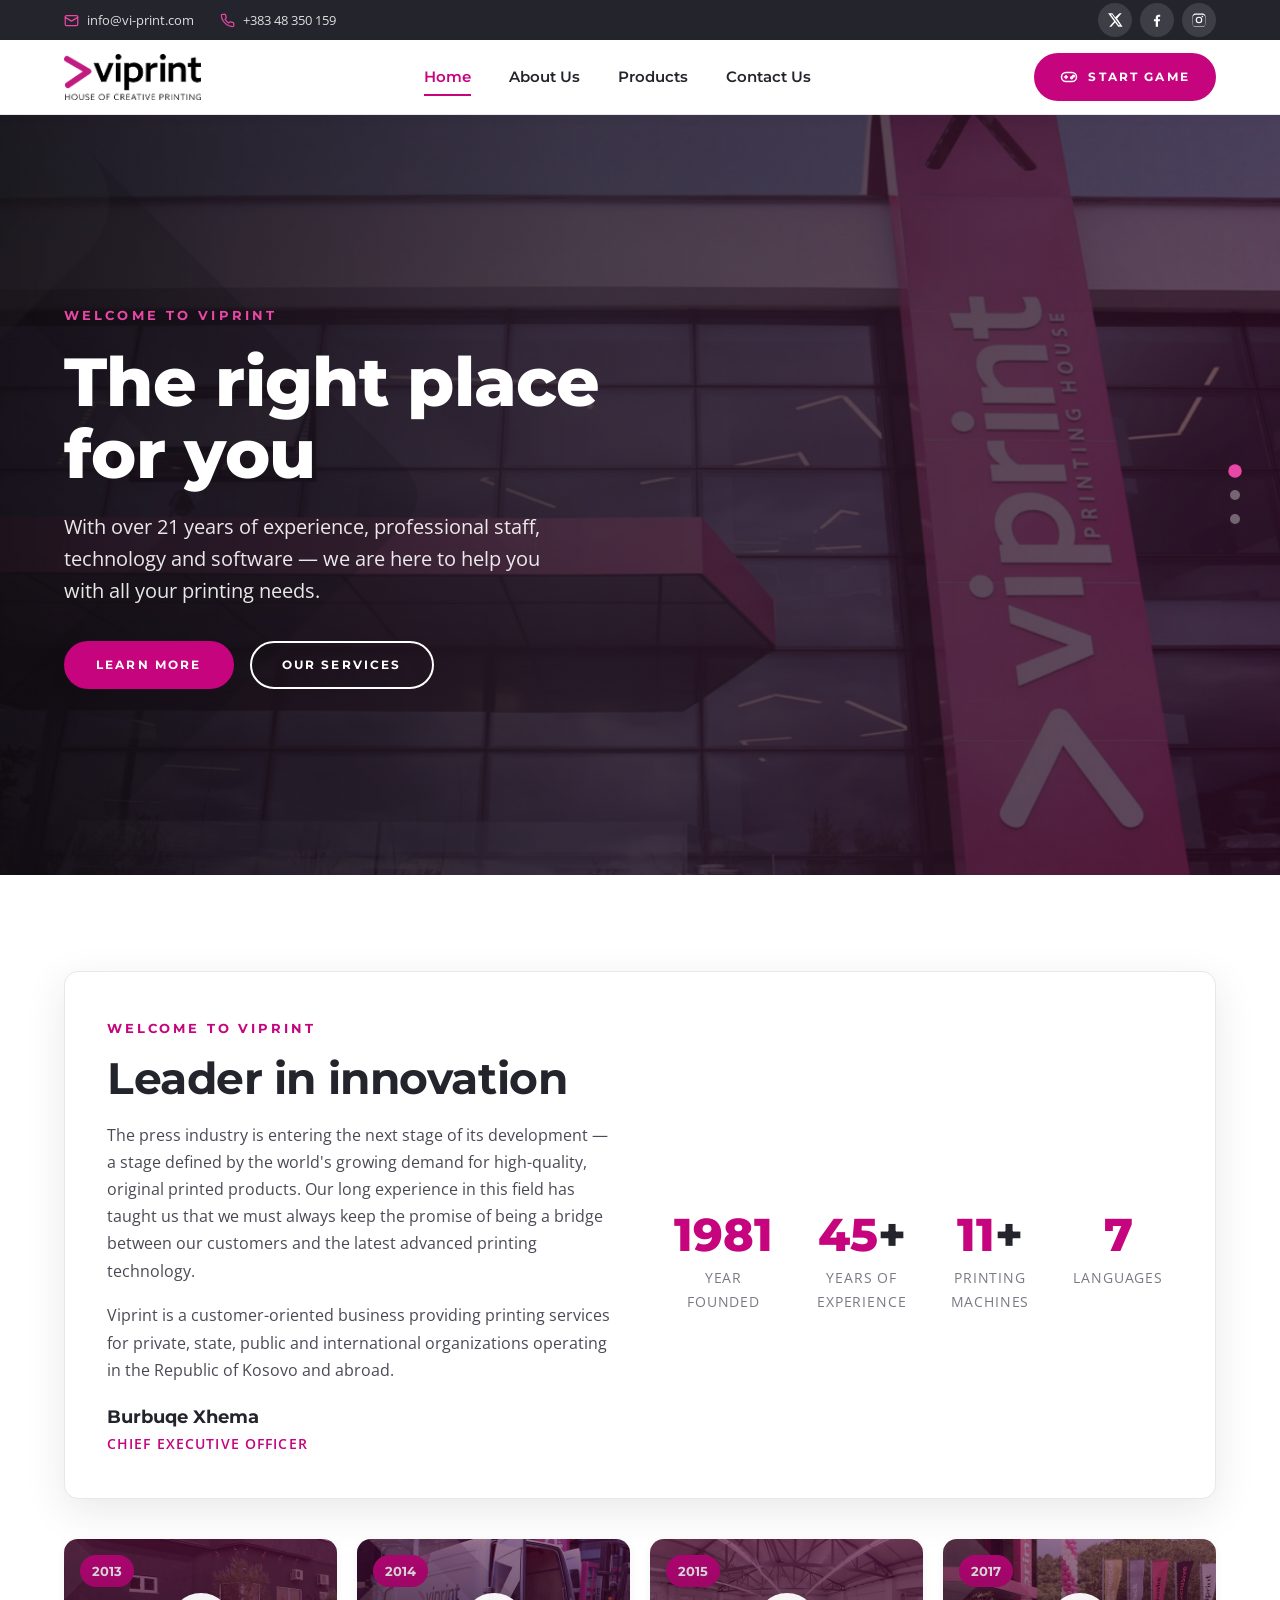
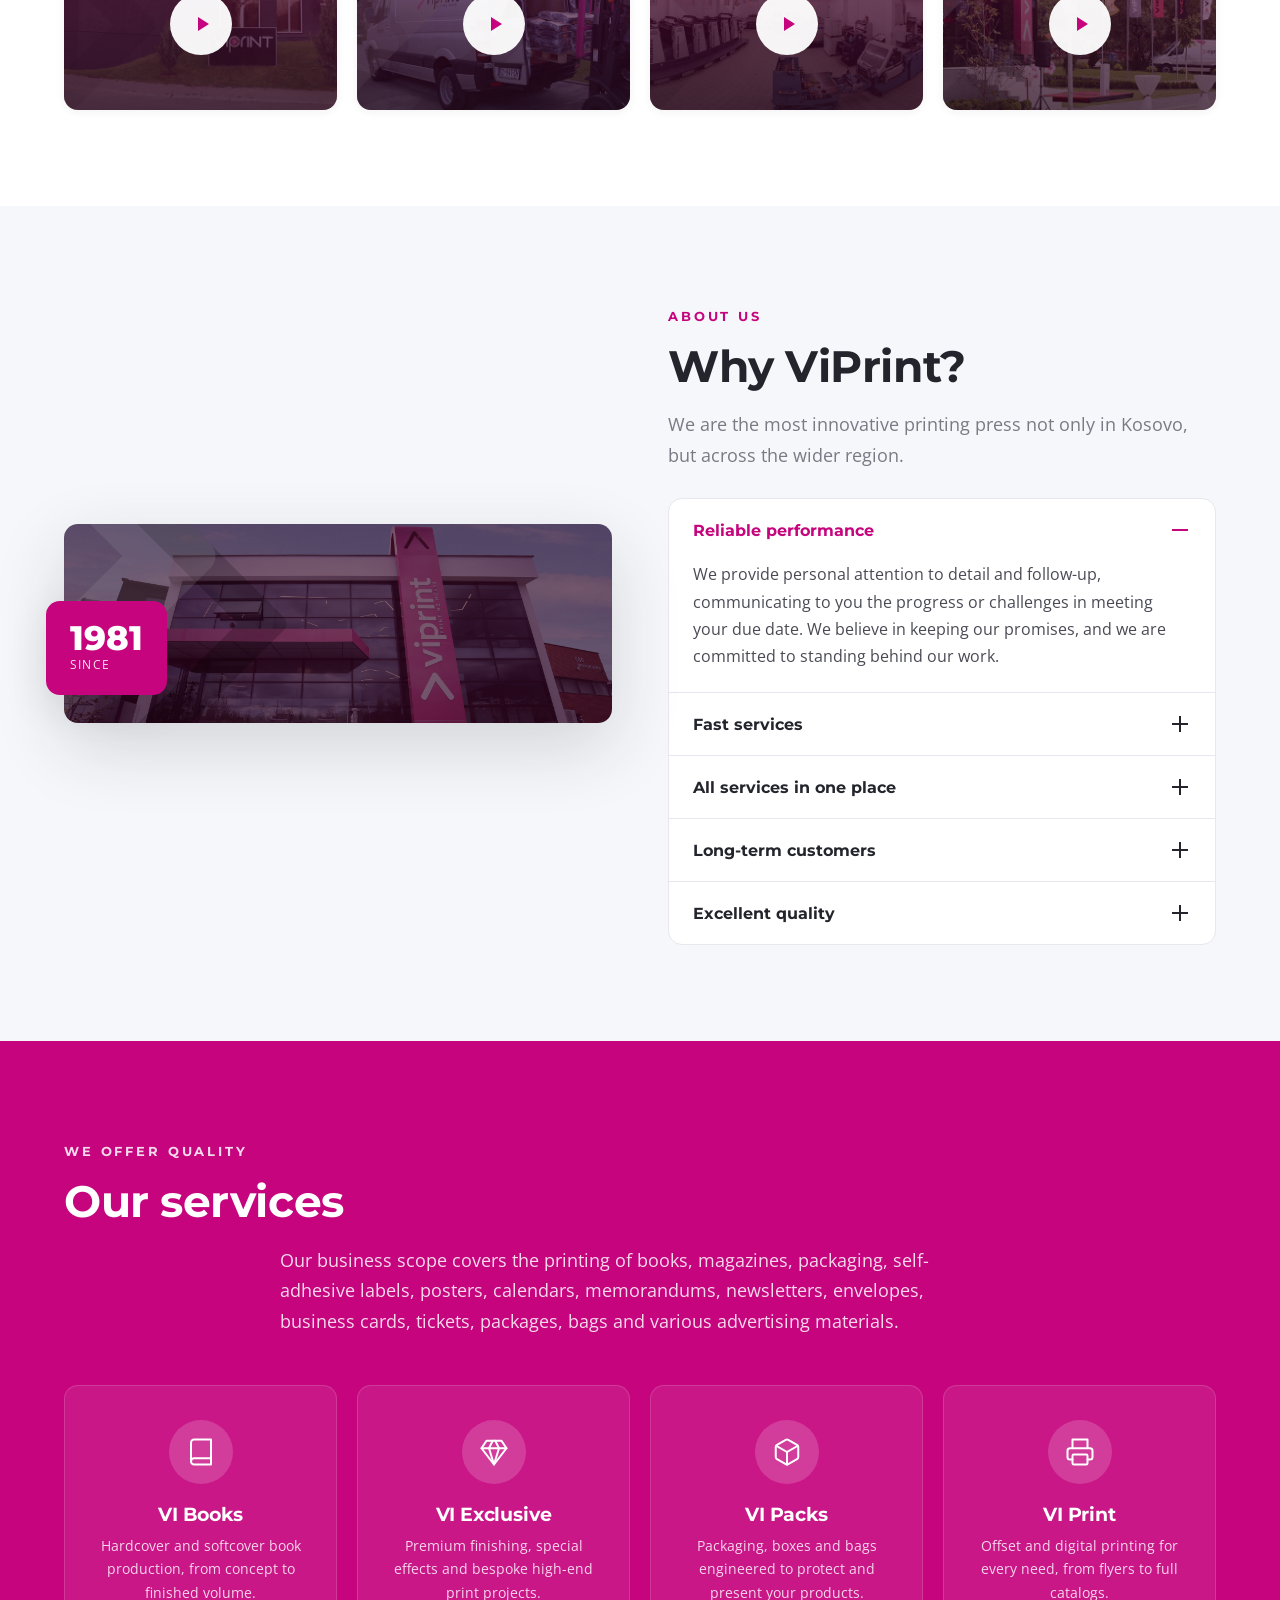
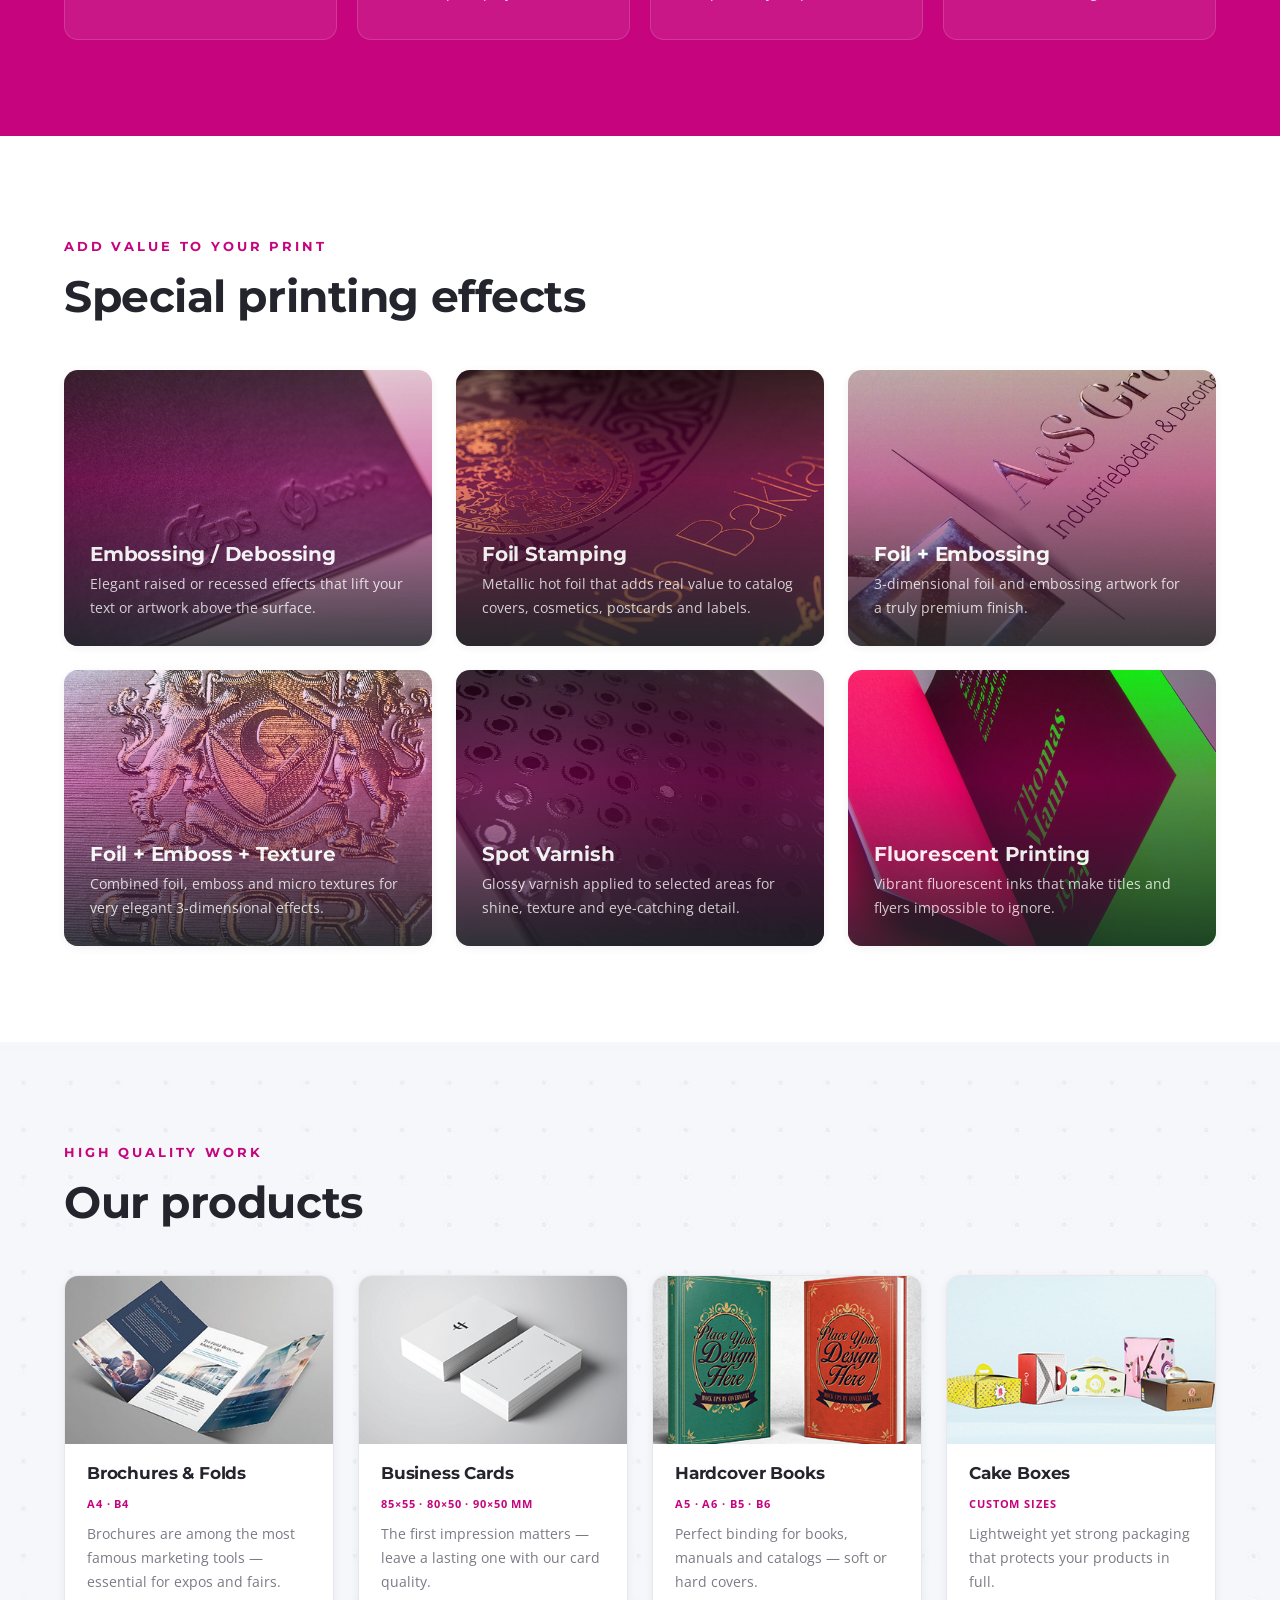
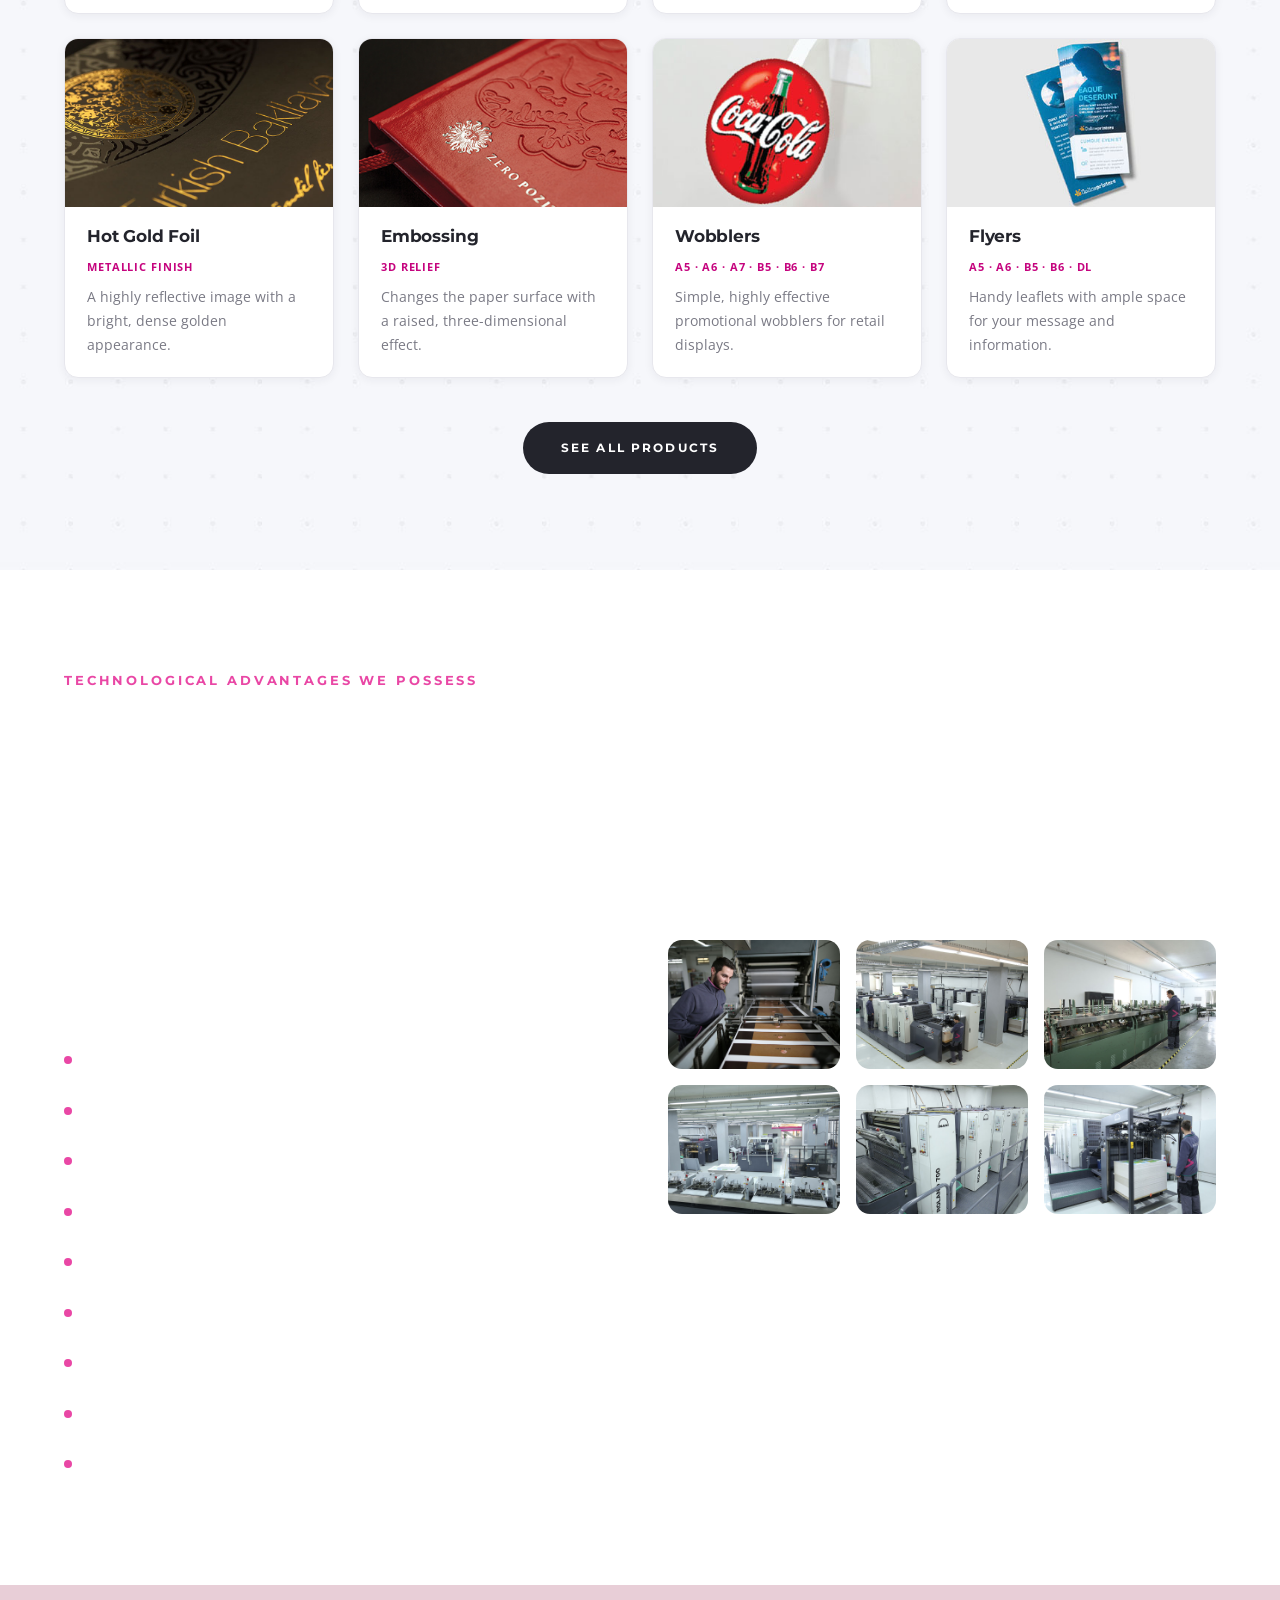
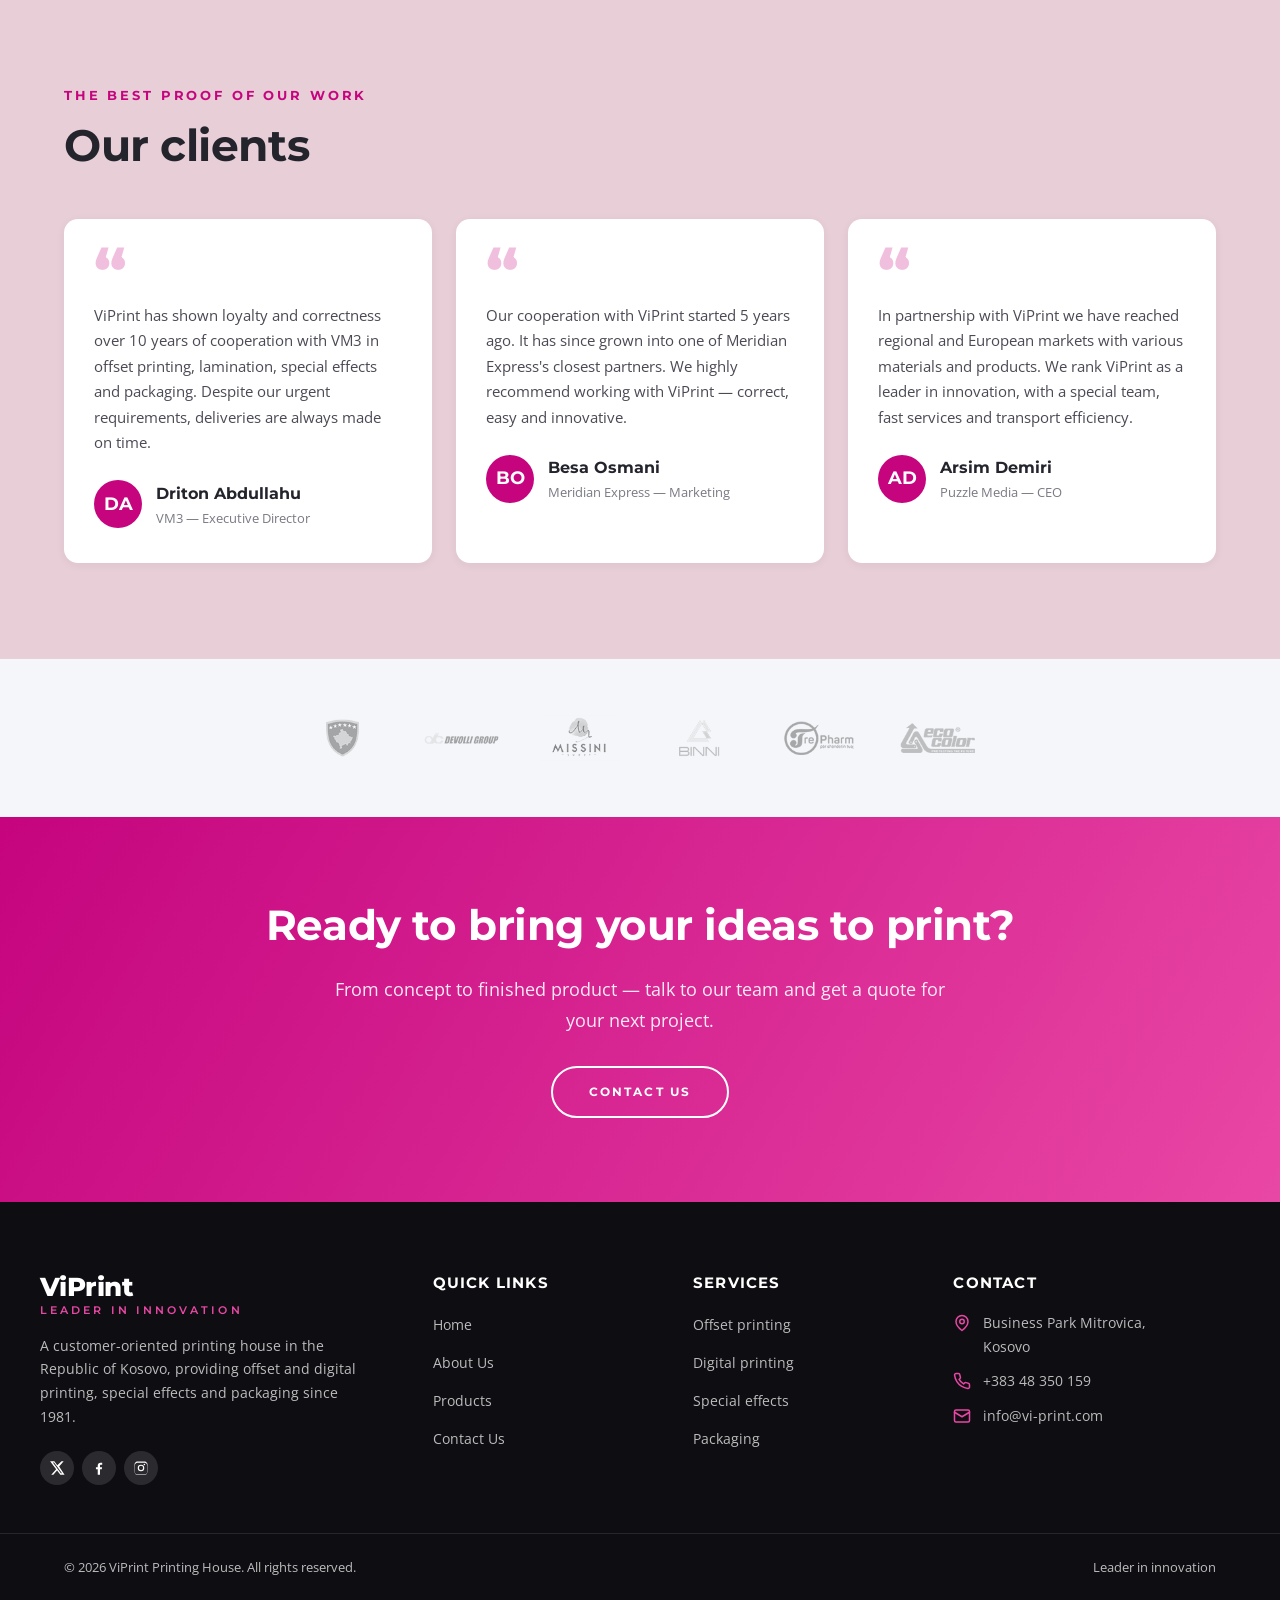
==== commit fd2633f4: "commit3" ====
--- a/index.html
+++ b/index.html
@@ -42,7 +42,7 @@
           <a href="products.html">Products</a>
           <a href="contact.html">Contact Us</a>
         </nav>
-        <a href="contact.html" class="btn btn-primary header-cta">Get a Quote</a>
+        <a href="game.html" class="btn btn-primary header-cta" target="_blank" rel="noopener"><svg viewBox="0 0 24 24" fill="none" stroke="currentColor" stroke-width="2" stroke-linecap="round" stroke-linejoin="round" width="18" height="18" aria-hidden="true"><line x1="6" y1="12" x2="10" y2="12"/><line x1="8" y1="10" x2="8" y2="14"/><circle cx="15.5" cy="13" r="1.2"/><circle cx="18" cy="10.8" r="1.2"/><rect x="2" y="6" width="20" height="12" rx="6"/></svg> Start Game</a>
         <button class="nav-toggle" id="navToggle" aria-label="Menu"><span></span><span></span><span></span></button>
       </div>
     </div>
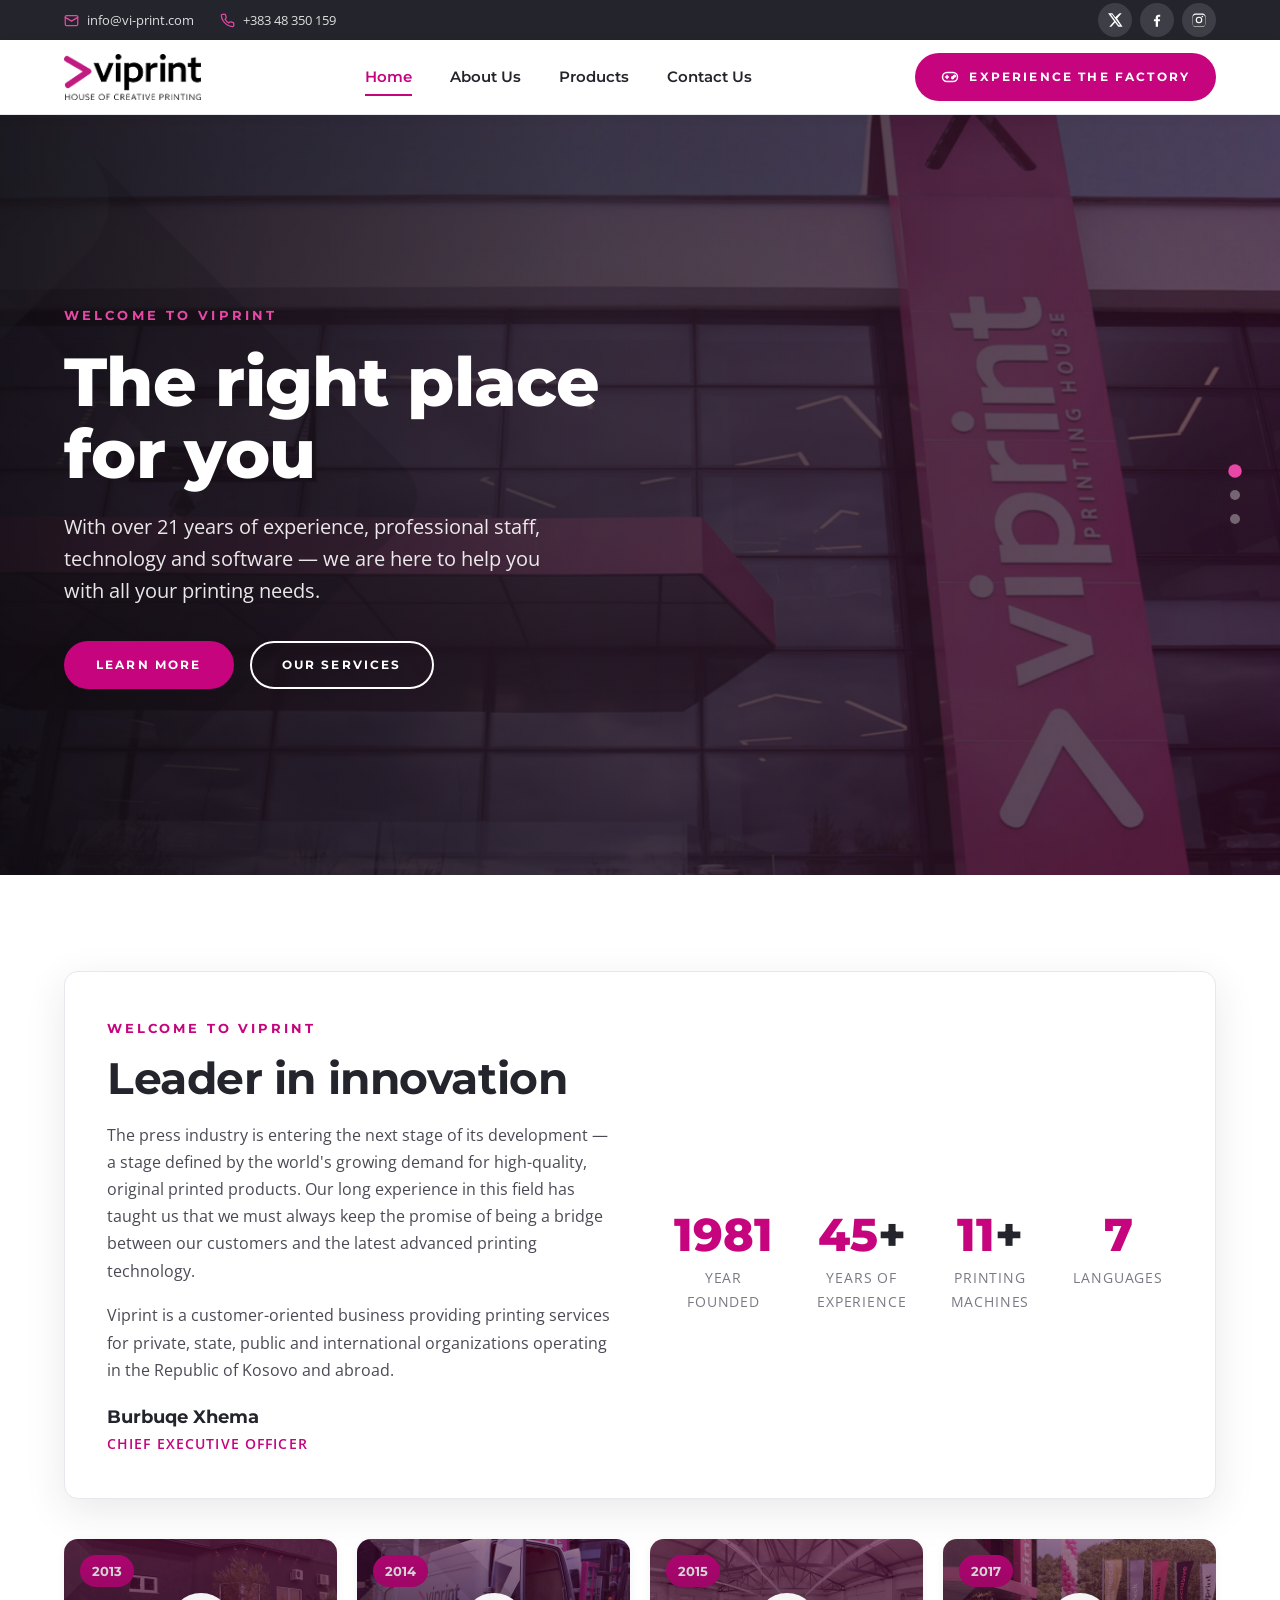
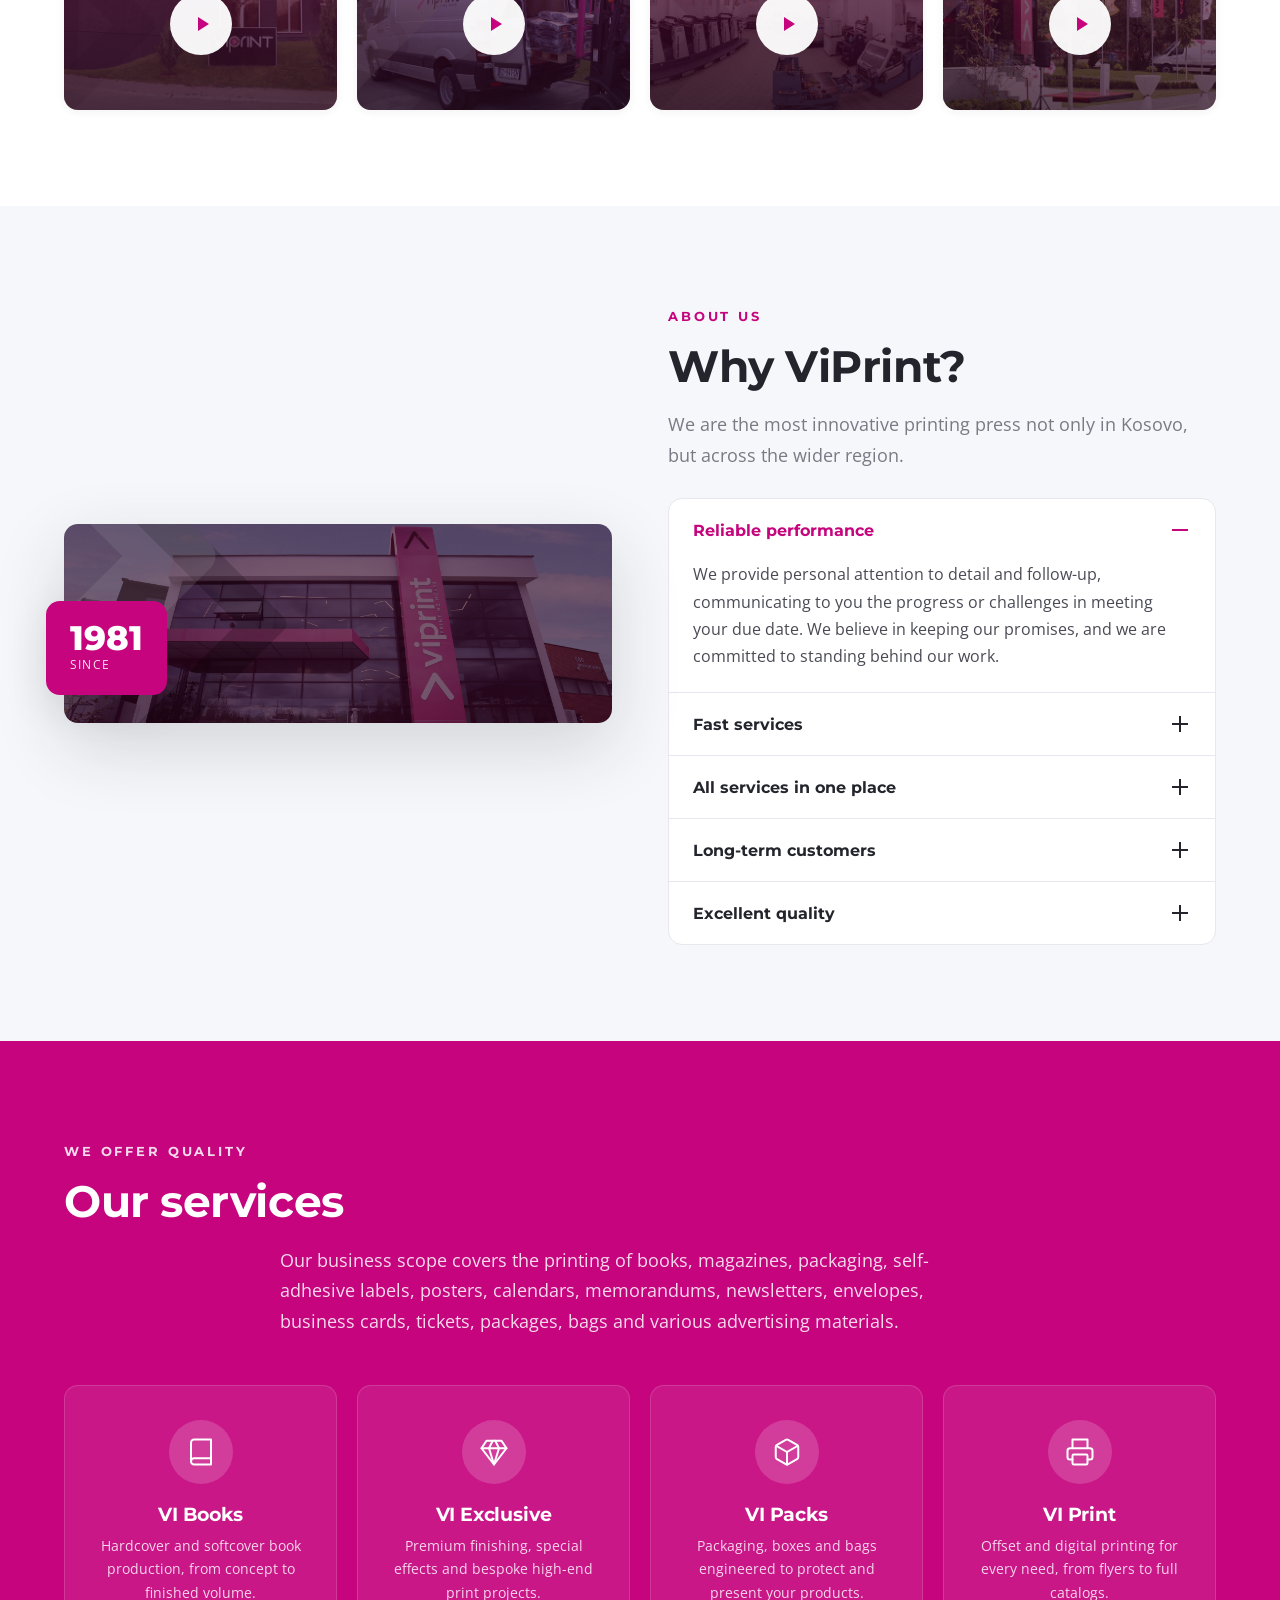
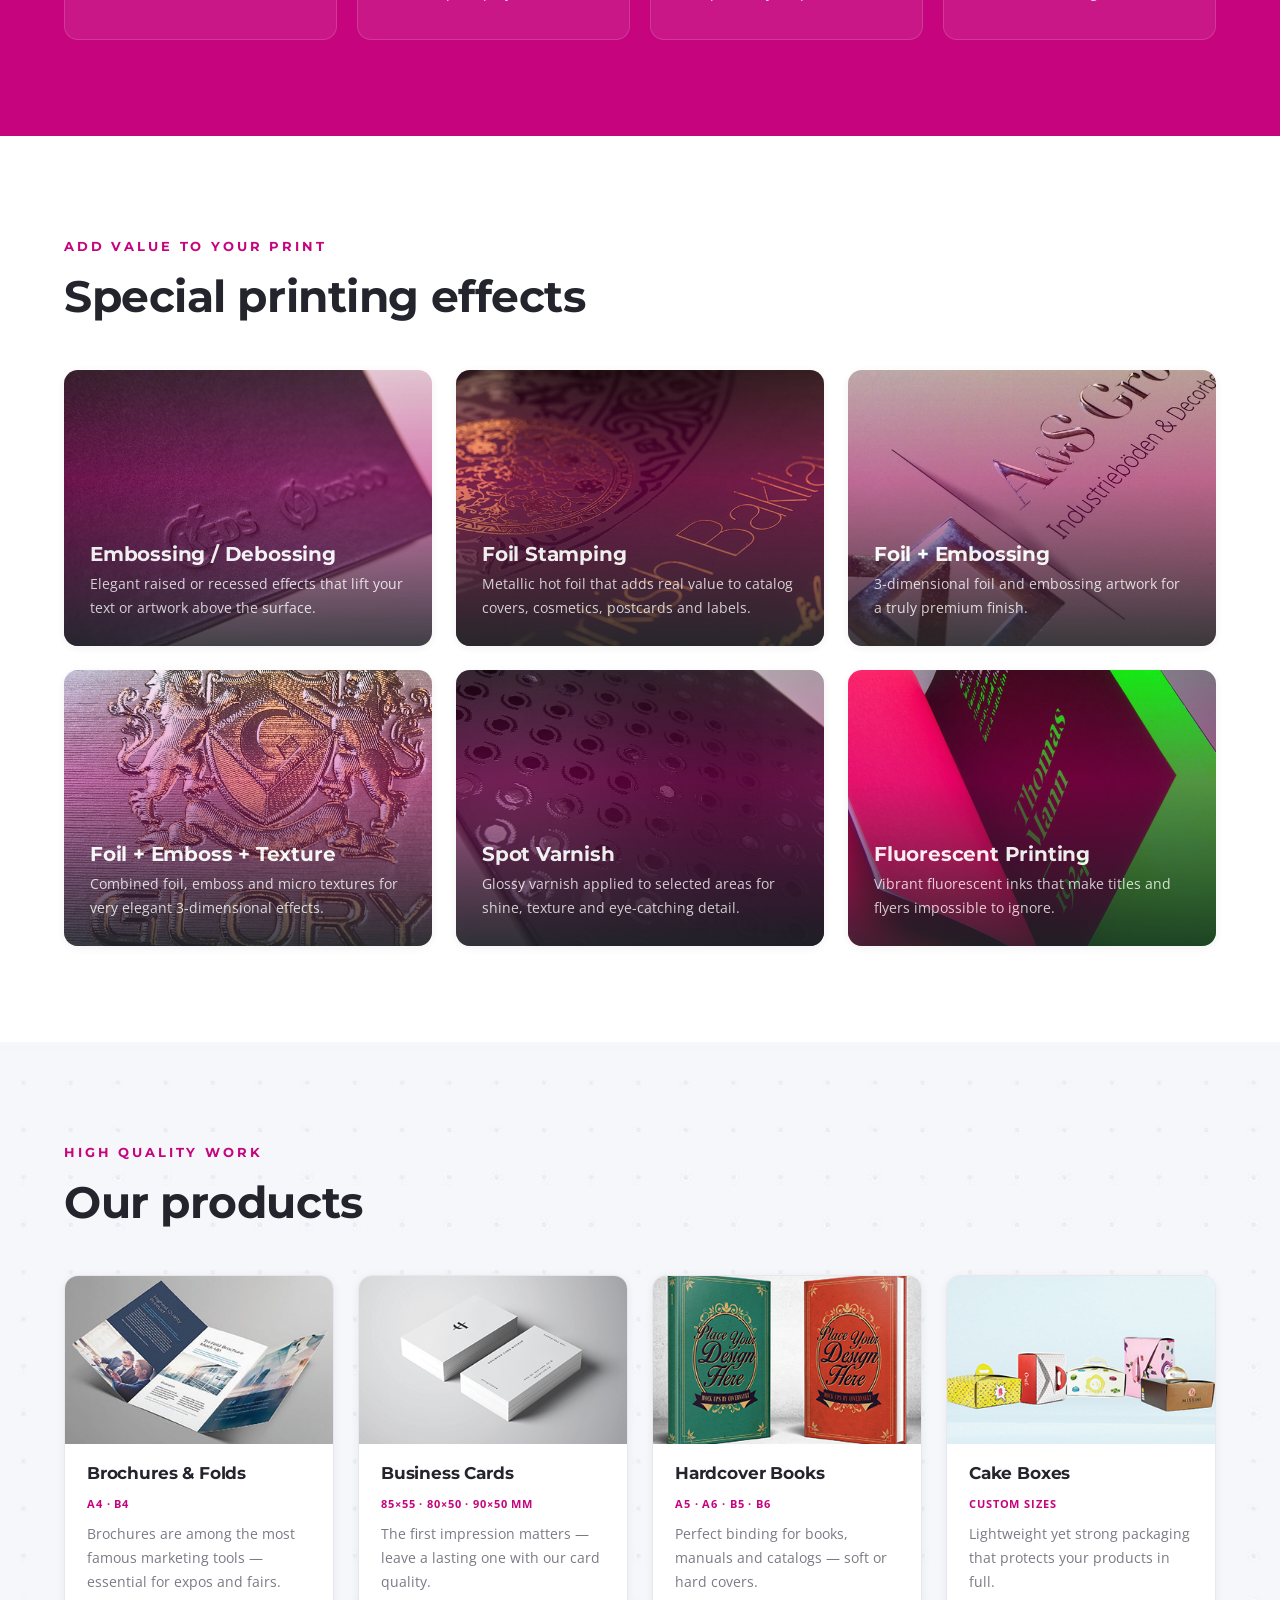
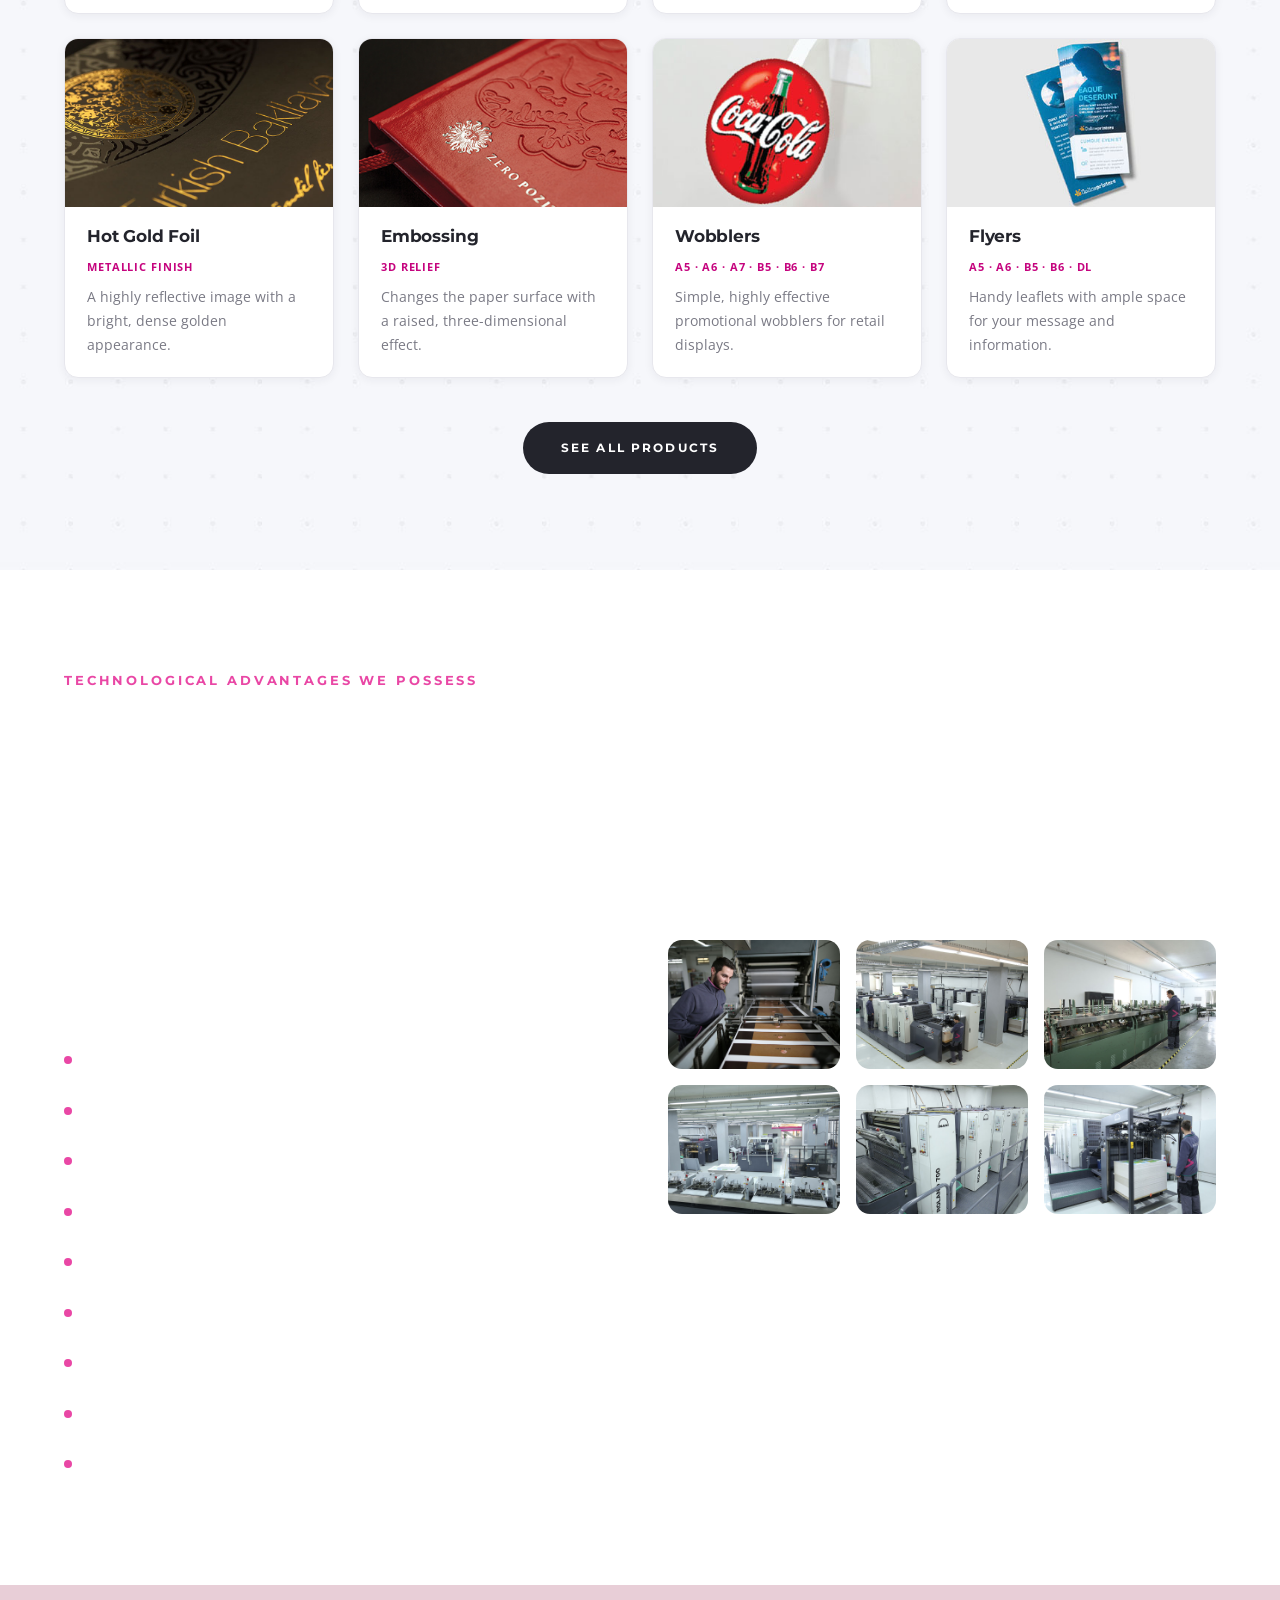
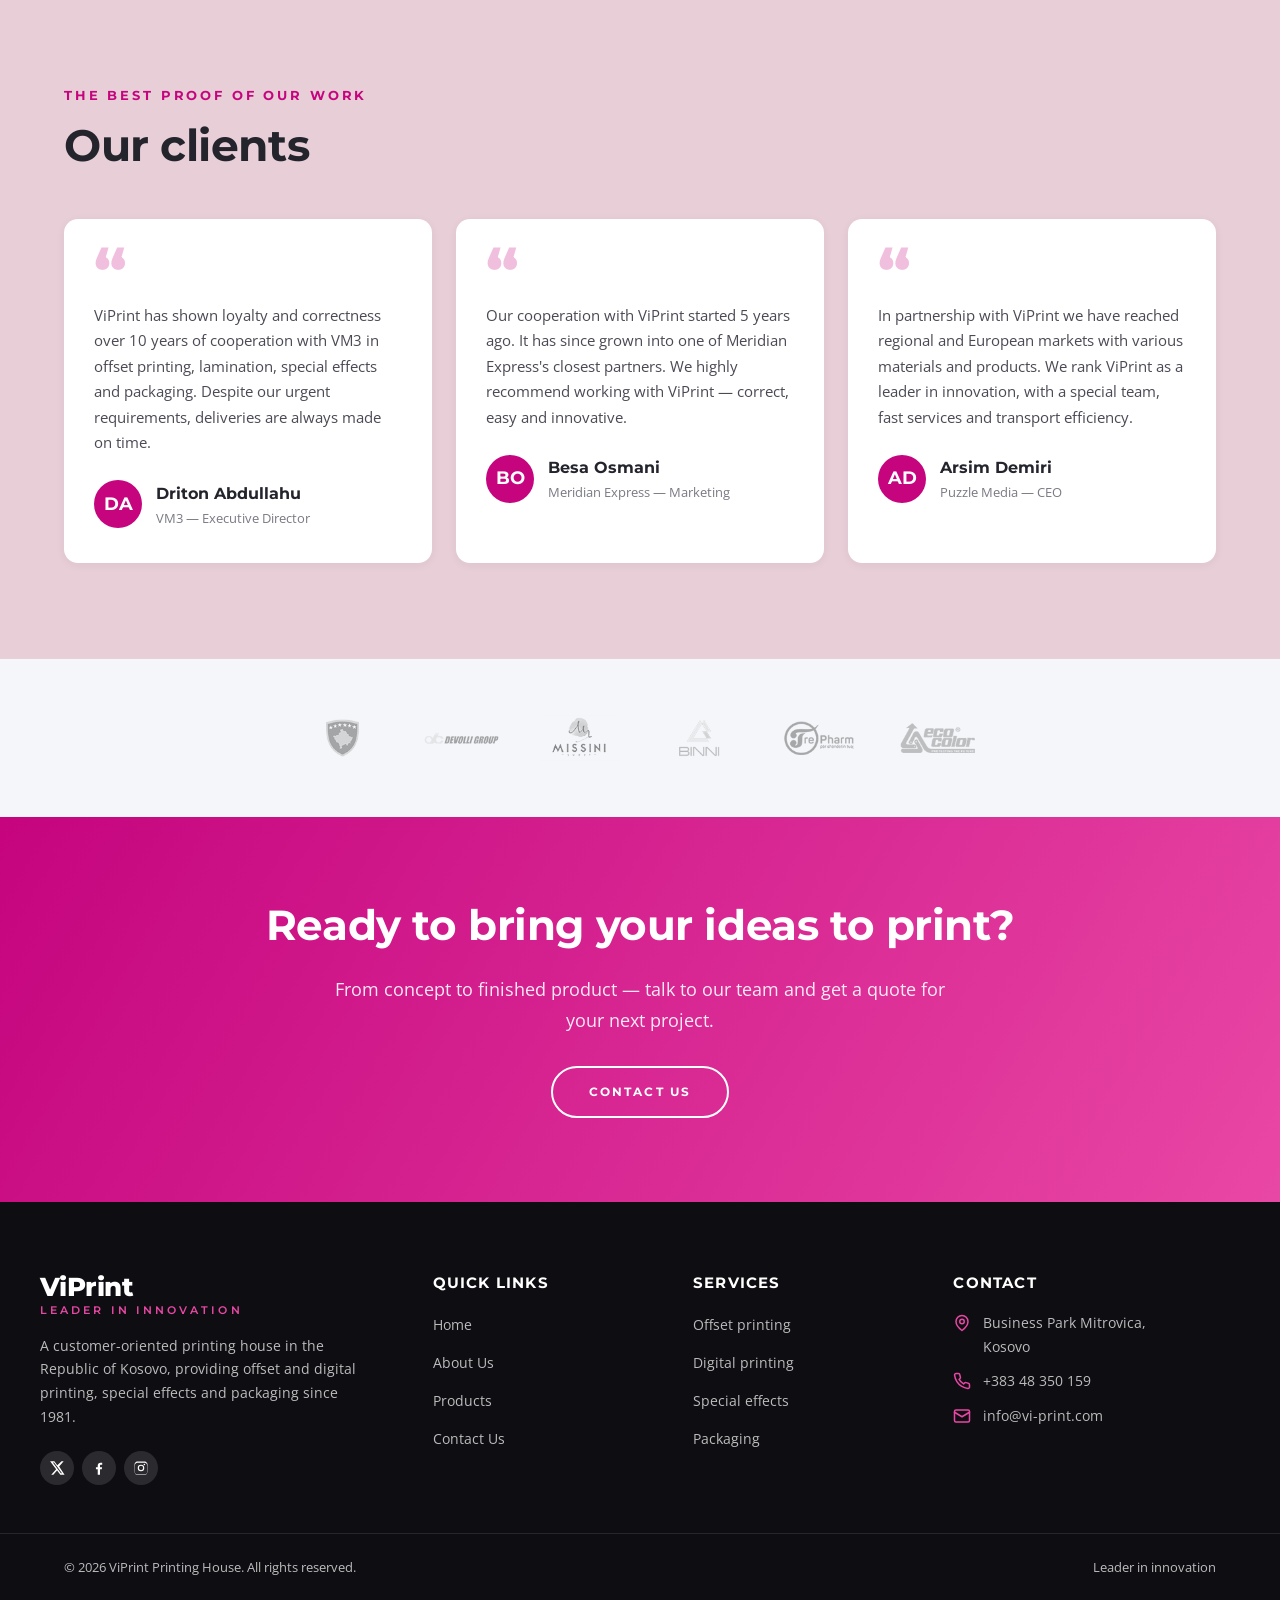
==== commit 4881fde7: "commit4" ====
--- a/index.html
+++ b/index.html
@@ -42,7 +42,7 @@
           <a href="products.html">Products</a>
           <a href="contact.html">Contact Us</a>
         </nav>
-        <a href="game.html" class="btn btn-primary header-cta" target="_blank" rel="noopener"><svg viewBox="0 0 24 24" fill="none" stroke="currentColor" stroke-width="2" stroke-linecap="round" stroke-linejoin="round" width="18" height="18" aria-hidden="true"><line x1="6" y1="12" x2="10" y2="12"/><line x1="8" y1="10" x2="8" y2="14"/><circle cx="15.5" cy="13" r="1.2"/><circle cx="18" cy="10.8" r="1.2"/><rect x="2" y="6" width="20" height="12" rx="6"/></svg> Start Game</a>
+        <a href="game.html" class="btn btn-primary header-cta" target="_blank" rel="noopener"><svg viewBox="0 0 24 24" fill="none" stroke="currentColor" stroke-width="2" stroke-linecap="round" stroke-linejoin="round" width="18" height="18" aria-hidden="true"><line x1="6" y1="12" x2="10" y2="12"/><line x1="8" y1="10" x2="8" y2="14"/><circle cx="15.5" cy="13" r="1.2"/><circle cx="18" cy="10.8" r="1.2"/><rect x="2" y="6" width="20" height="12" rx="6"/></svg> Experience The Factory</a>
         <button class="nav-toggle" id="navToggle" aria-label="Menu"><span></span><span></span><span></span></button>
       </div>
     </div>
